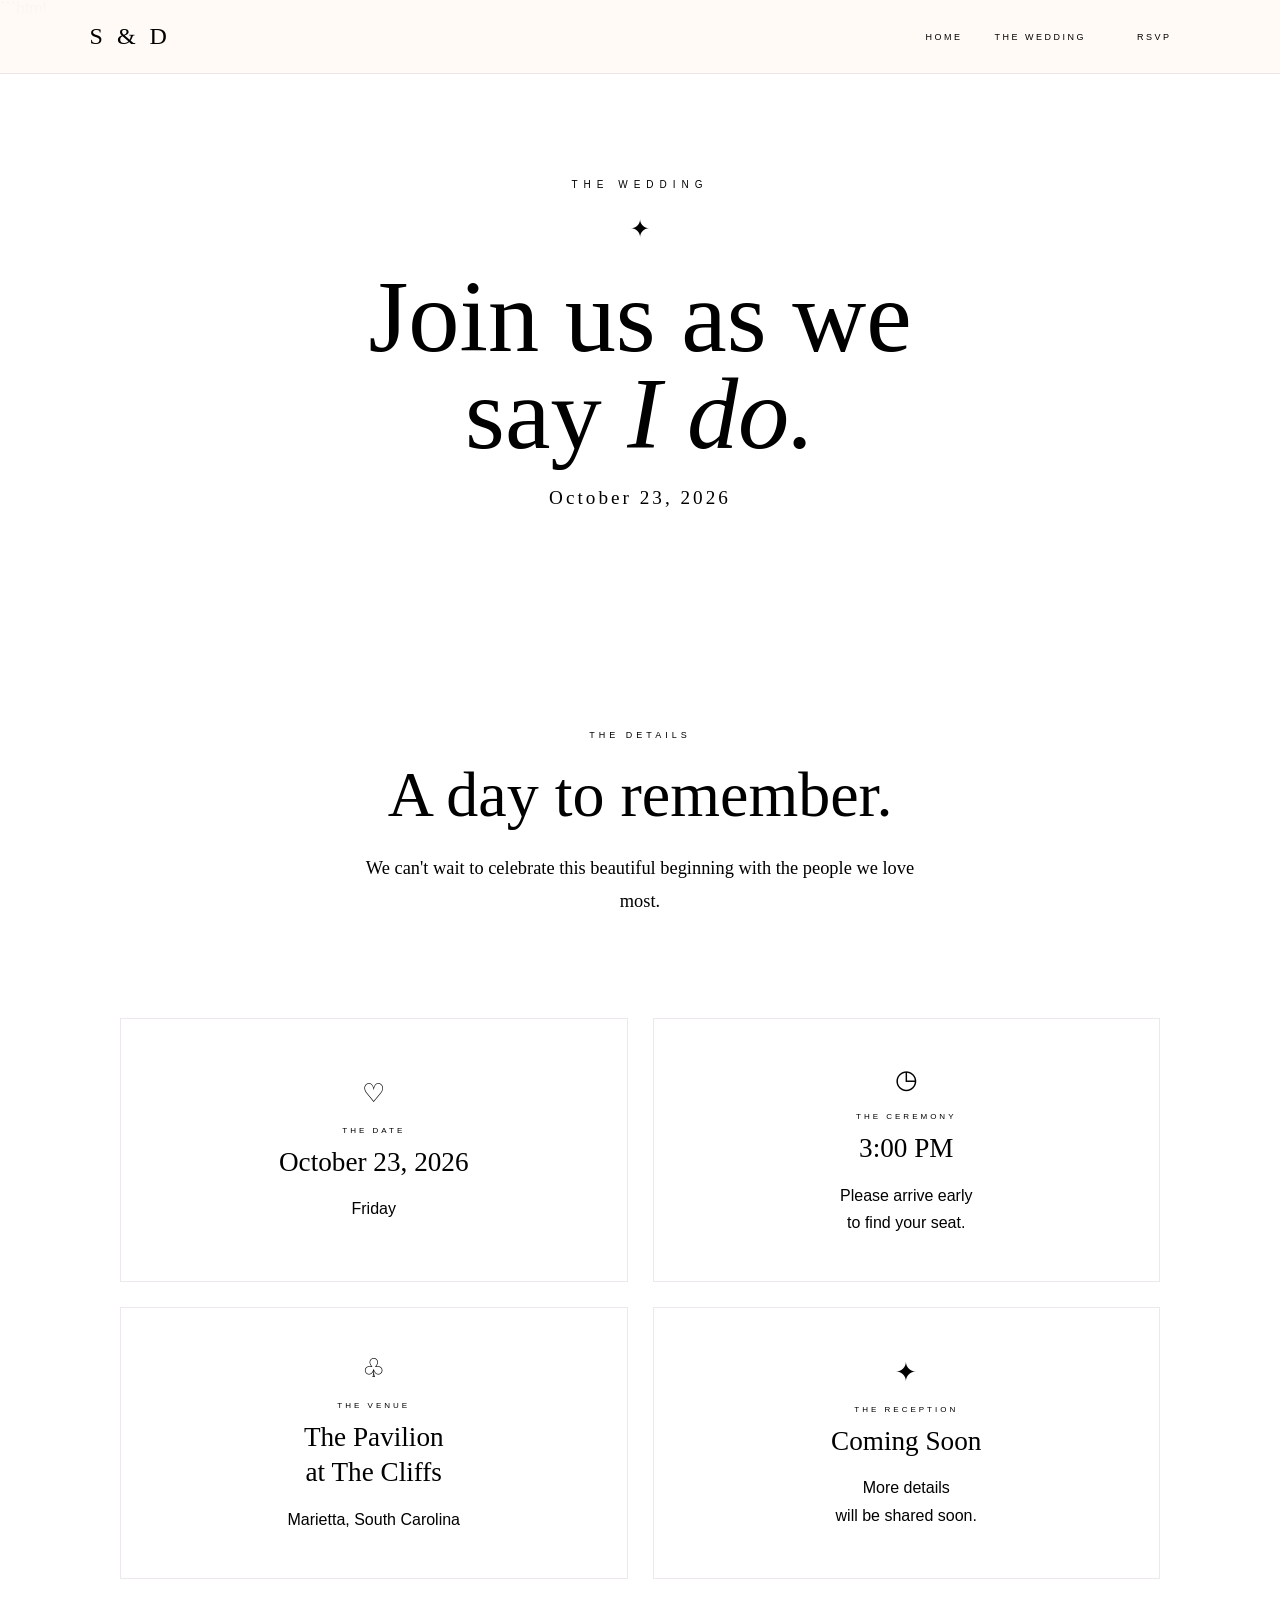
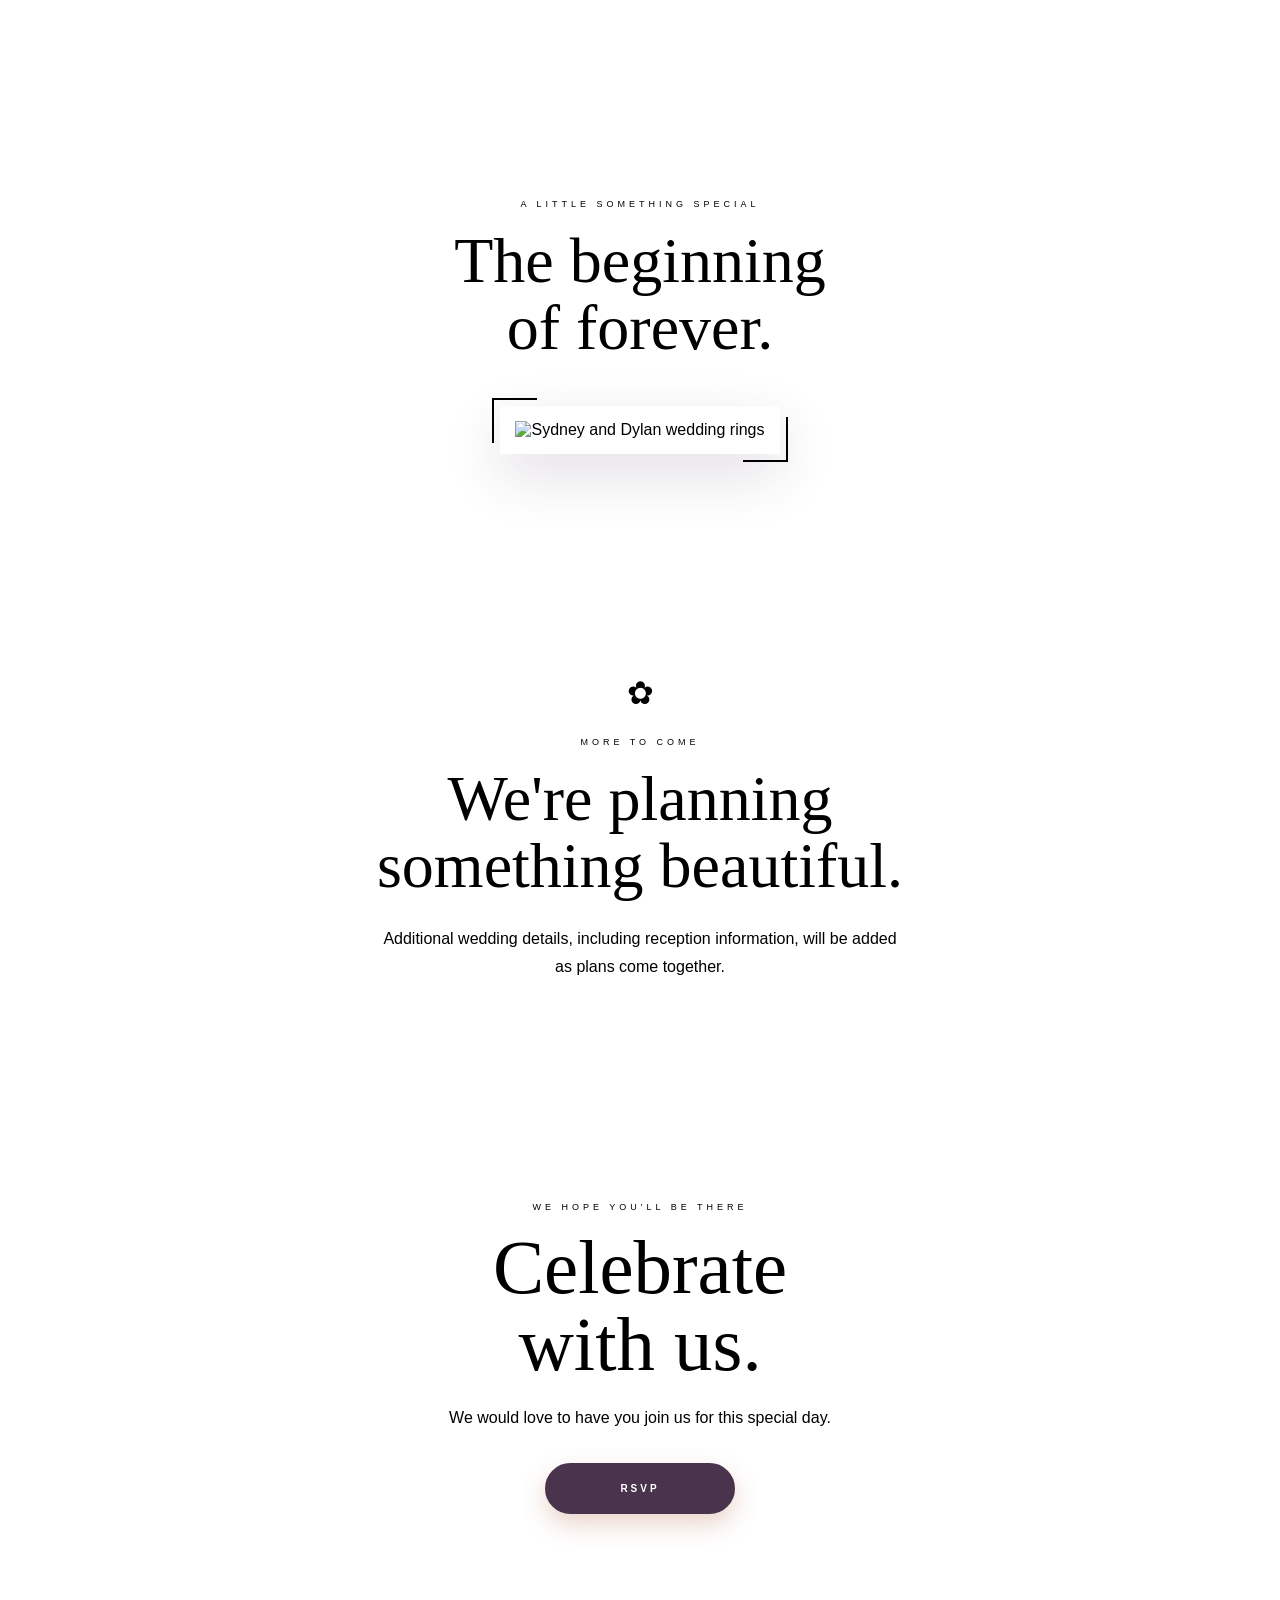
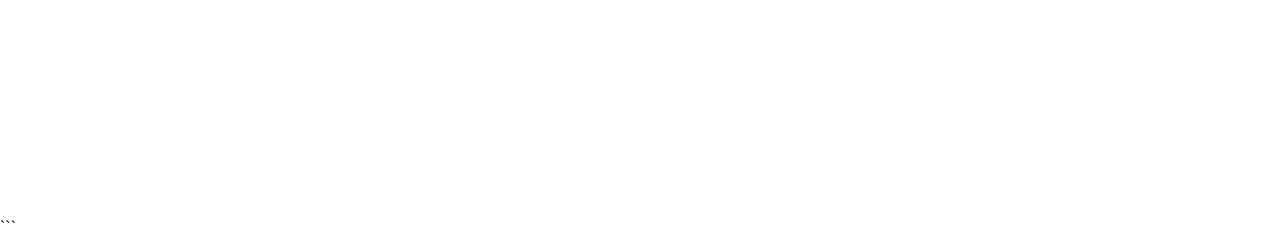
==== wedding.html @ a41cf91b "Add files via upload" ====
```html
<!DOCTYPE html>
<html lang="en">

<head>

    <meta charset="UTF-8">

    <meta name="viewport"
          content="width=device-width, initial-scale=1.0">

    <title>The Wedding | Sydney & Dylan</title>

    <link rel="stylesheet" href="style.css">

</head>


<body>


    <!-- =========================================
         NAVIGATION
    ========================================== -->

    <nav class="navbar">

        <a href="index.html" class="nav-logo">
            S & D
        </a>

        <div class="nav-links">

            <a href="index.html">
                Home
            </a>

            <a href="wedding.html" class="active">
                The Wedding
            </a>

            <a href="rsvp.html" class="nav-rsvp">
                RSVP
            </a>

        </div>

    </nav>


    <!-- =========================================
         PAGE HERO
    ========================================== -->

    <header class="page-hero">

        <div class="page-hero-decoration decoration-pink"></div>

        <div class="page-hero-decoration decoration-blue"></div>

        <div class="page-hero-content">

            <p class="eyebrow">
                The Wedding
            </p>

            <div class="page-ornament">
                ✦
            </div>

            <h1>
                Join us as we
                <br>
                say <em>I do.</em>
            </h1>

            <p>
                October 23, 2026
            </p>

        </div>

    </header>


    <!-- =========================================
         INTRO
    ========================================== -->

    <section class="wedding-intro">

        <p class="section-label">
            The Details
        </p>

        <h2>
            A day to remember.
        </h2>

        <p class="wedding-intro-text">
            We can't wait to celebrate this beautiful
            beginning with the people we love most.
        </p>

    </section>


    <!-- =========================================
         MAIN DETAILS
    ========================================== -->

    <section class="wedding-details">

        <div class="wedding-detail-card">

            <span class="detail-icon">
                ♡
            </span>

            <p class="card-label">
                The Date
            </p>

            <h3>
                October 23, 2026
            </h3>

            <p>
                Friday
            </p>

        </div>


        <div class="wedding-detail-card">

            <span class="detail-icon">
                ◷
            </span>

            <p class="card-label">
                The Ceremony
            </p>

            <h3>
                3:00 PM
            </h3>

            <p>
                Please arrive early
                <br>
                to find your seat.
            </p>

        </div>


        <div class="wedding-detail-card">

            <span class="detail-icon">
                ♧
            </span>

            <p class="card-label">
                The Venue
            </p>

            <h3>
                The Pavilion
                <br>
                at The Cliffs
            </h3>

            <p>
                Marietta, South Carolina
            </p>

        </div>


        <div class="wedding-detail-card">

            <span class="detail-icon">
                ✦
            </span>

            <p class="card-label">
                The Reception
            </p>

            <h3>
                Coming Soon
            </h3>

            <p>
                More details
                <br>
                will be shared soon.
            </p>

        </div>

    </section>


    <!-- =========================================
         RING PHOTO
    ========================================== -->

    <section class="wedding-photo">

        <div class="wedding-photo-heading">

            <p class="section-label">
                A little something special
            </p>

            <h2>
                The beginning
                <br>
                of forever.
            </h2>

        </div>


        <div class="ring-photo-frame">

            <div class="photo-corner top-left"></div>
            <div class="photo-corner bottom-right"></div>

            <img
                src="ring.jpg"
                alt="Sydney and Dylan wedding rings"
            >

        </div>

    </section>


    <!-- =========================================
         MORE INFORMATION
    ========================================== -->

    <section class="coming-soon">

        <div class="coming-soon-inner">

            <span class="coming-icon">
                ✿
            </span>

            <p class="section-label">
                More to come
            </p>

            <h2>
                We're planning
                <br>
                something beautiful.
            </h2>

            <p>
                Additional wedding details,
                including reception information,
                will be added as plans come together.
            </p>

        </div>

    </section>


    <!-- =========================================
         RSVP CTA
    ========================================== -->

    <section class="page-rsvp">

        <p class="section-label">
            We hope you'll be there
        </p>

        <h2>
            Celebrate
            <br>
            with us.
        </h2>

        <p>
            We would love to have you join us
            for this special day.
        </p>

        <a href="rsvp.html" class="primary-button">
            RSVP
        </a>

    </section>


    <!-- =========================================
         FOOTER
    ========================================== -->

    <footer>

        <div class="footer-monogram">
            S <span>&</span> D
        </div>

        <p>
            October 23, 2026
        </p>

        <span>
            With love, always ♡
        </span>

    </footer>


</body>

</html>
```
---- style.css ----
```css
/* =========================================
   SYDNEY & DYLAN
   WEDDING WEBSITE
========================================= */


/* =========================================
   COLORS
========================================= */

:root {
    /* Neutrals */
    --cream: #F7F0E7;
    --ivory: #FFFCF8;

    /* Sunset Purple */
    --purple: #72506F;
    --deep-purple: #49334D;

    /* Burnt Orange */
    --orange: #B96F50;
    --soft-orange: #D49A7C;

    /* Dusty Blue */
    --blue: #91AAB3;
    --soft-blue: #DDE8EA;

    /* Baby Pink */
    --pink: #E8C5C7;
    --soft-pink: #F6E5E3;

    /* Champagne Gold */
    --gold: #C8A66A;

    /* Text */
    --text: #51464D;
    --muted: #786D73;
}

/* =========================================
   RESET
========================================= */

* {
    margin: 0;
    padding: 0;
    box-sizing: border-box;
}

html {
    scroll-behavior: smooth;
}

body {
    background: var(--cream);
    color: var(--text);
    font-family: Arial, sans-serif;
    overflow-x: hidden;
}

img {
    display: block;
    max-width: 100%;
}

a {
    color: inherit;
}


/* =========================================
   NAVIGATION
========================================= */

.navbar {
    position: fixed;
    top: 0;
    left: 0;

    width: 100%;
    height: 74px;

    display: flex;
    align-items: center;
    justify-content: space-between;

    padding: 0 7%;

    background: rgba(255, 250, 245, 0.96);

    border-bottom: 1px solid rgba(104, 70, 111, 0.12);

    backdrop-filter: blur(15px);
    -webkit-backdrop-filter: blur(15px);

    z-index: 1000;
}

.nav-logo {
    font-family: Georgia, serif;
    font-size: 24px;
    letter-spacing: 4px;

    text-decoration: none;
    color: var(--purple);

    transition: color 0.3s ease;
}

.nav-logo:hover {
    color: var(--orange);
}

.nav-links {
    display: flex;
    align-items: center;
    gap: 32px;
}

.nav-links a {
    position: relative;

    padding: 8px 0;

    text-decoration: none;

    color: var(--text);

    font-size: 9px;
    text-transform: uppercase;
    letter-spacing: 2.5px;

    transition: color 0.3s ease;
}

.nav-links a:hover {
    color: var(--orange);
}

.nav-links a:not(.nav-rsvp)::after {
    content: "";

    position: absolute;

    left: 50%;
    bottom: 0;

    width: 0;
    height: 1px;

    background: var(--orange);

    transform: translateX(-50%);

    transition: width 0.3s ease;
}

.nav-links a:not(.nav-rsvp):hover::after,
.nav-links a:not(.nav-rsvp).active::after {
    width: 100%;
}

.nav-rsvp {
    padding: 10px 19px !important;

    border: 1px solid var(--purple);
    border-radius: 50px;

    color: var(--purple) !important;
}

.nav-rsvp:hover,
.nav-rsvp.active {
    background: var(--purple);
    color: white !important;
}


/* =========================================
   SHARED TEXT
========================================= */

.section-label {
    margin-bottom: 18px;

    color: var(--orange);

    font-size: 9px;
    text-transform: uppercase;
    letter-spacing: 4px;
}

.section-label.light {
    color: var(--pink);
}


/* =========================================
   HOME HERO
========================================= */

.hero {
    position: relative;

    min-height: 100vh;

    display: flex;
    align-items: center;
    justify-content: center;

    padding: 110px 25px 80px;

    text-align: center;

    overflow: hidden;

    background:
        radial-gradient(
            circle at 12% 20%,
            rgba(232, 191, 193, 0.65),
            transparent 25%
        ),
        radial-gradient(
            circle at 88% 75%,
            rgba(141, 167, 178, 0.50),
            transparent 27%
        ),
        radial-gradient(
            circle at 50% 100%,
            rgba(185, 104, 69, 0.20),
            transparent 32%
        ),
        linear-gradient(
			135deg,
			#FBF3EA,
			#F3E7E5,
			#E9E4E8
		);
}

.hero::before {
    content: "";

    position: absolute;

    width: 650px;
    height: 650px;

    border: 1px solid rgba(104, 70, 111, 0.13);
    border-radius: 50%;
}

.hero::after {
    content: "";

    position: absolute;

    width: 480px;
    height: 480px;

    border: 1px solid rgba(185, 104, 69, 0.12);
    border-radius: 50%;
}

.hero-decoration {
    position: absolute;

    border-radius: 50%;

    pointer-events: none;
}

.hero-decoration-one {
    width: 16px;
    height: 16px;

    top: 27%;
    left: 18%;

    background: var(--orange);
    opacity: 0.4;
}

.hero-decoration-two {
    width: 11px;
    height: 11px;

    bottom: 25%;
    right: 19%;

    background: var(--purple);
    opacity: 0.4;
}

.hero-content {
    position: relative;
    z-index: 2;

    max-width: 900px;
}

.eyebrow {
    margin-bottom: 22px;

    color: var(--orange);

    font-size: 10px;
    text-transform: uppercase;
    letter-spacing: 6px;
}

.small-flower {
    margin-bottom: 18px;

    color: var(--gold);
    font-size: 18px;
}

.hero h1 {
    font-family: Georgia, serif;

    font-size: clamp(70px, 12vw, 145px);
    font-weight: normal;

    line-height: 0.82;
    letter-spacing: -3px;

    color: var(--deep-purple);
}

.hero h1 span {
    display: block;

    margin: 18px 0;

    font-size: 0.32em;
    letter-spacing: 0;

    color: var(--orange);
}

.hero-divider {
    display: flex;
    align-items: center;
    justify-content: center;

    gap: 13px;

    margin: 30px auto;

    color: var(--gold);
}

.hero-divider span {
    width: 55px;
    height: 1px;

    background: var(--gold);
}

.hero-date {
    font-family: Georgia, serif;

    font-size: 23px;
    letter-spacing: 3px;

    color: var(--deep-purple);
}

.hero-location {
    margin-top: 12px;

    font-size: 14px;
    line-height: 1.8;

    color: var(--muted);
}

.hero-button {
    display: inline-block;

    margin-top: 32px;
    padding: 16px 34px;

    border: 1px solid var(--purple);
    border-radius: 50px;

    color: var(--purple);

    text-decoration: none;
    text-transform: uppercase;

    font-size: 9px;
    letter-spacing: 3px;

    transition: 0.3s ease;
}

.hero-button:hover {
    background: var(--purple);
    color: white;

    transform: translateY(-3px);
}

.scroll-note {
    position: absolute;

    bottom: 28px;
    left: 50%;

    transform: translateX(-50%);

    color: var(--purple);

    font-size: 8px;
    text-transform: uppercase;
    letter-spacing: 3px;

    z-index: 3;
}

.scroll-line {
    width: 1px;
    height: 35px;

    margin: 9px auto 0;

    background: var(--purple);

    opacity: 0.5;
}


/* =========================================
   WELCOME
========================================= */

.welcome {
    position: relative;

    padding: 125px 25px;

    text-align: center;

    background: var(--ivory);

    overflow: hidden;
}

.welcome::before {
    content: "";

    position: absolute;

    width: 220px;
    height: 220px;

    left: -110px;
    top: 70px;

    border-radius: 50%;

    background: var(--soft-pink);
    opacity: 0.55;
}

.welcome::after {
    content: "";

    position: absolute;

    width: 180px;
    height: 180px;

    right: -90px;
    bottom: 50px;

    border-radius: 50%;

    background: var(--soft-blue);
    opacity: 0.55;
}

.ornament {
    margin-bottom: 15px;

    color: var(--gold);
    font-size: 25px;
}

.welcome h2 {
    font-family: Georgia, serif;

    font-size: clamp(48px, 7vw, 78px);
    font-weight: normal;

    line-height: 1;

    color: var(--deep-purple);
}

.welcome-text {
    max-width: 560px;

    margin: 28px auto 0;

    font-family: Georgia, serif;

    font-size: 18px;
    line-height: 1.8;

    color: var(--muted);
}

.color-dots {
    display: flex;
    justify-content: center;

    gap: 9px;

    margin-top: 35px;
}

.dot {
    display: block;

    width: 10px;
    height: 10px;

    border-radius: 50%;
}

.dot.purple {
    background: var(--purple);
}

.dot.orange {
    background: var(--orange);
}

.dot.blue {
    background: var(--blue);
}

.dot.pink {
    background: var(--pink);
}


/* =========================================
   HOME PHOTO
========================================= */

.home-photo {
    padding: 75px 7%;

    background: var(--ivory);
}

.home-photo-frame {
    position: relative;

    max-width: 1200px;

    margin: 0 auto;

    overflow: hidden;

    background: #ded5d4;

    box-shadow:
        0 25px 70px rgba(66, 44, 75, 0.12);
}

.home-photo-frame img {
    width: 100%;
    height: 600px;

    object-fit: cover;
}

.photo-caption {
    position: absolute;

    left: 0;
    bottom: 0;

    width: 100%;

    display: flex;
    justify-content: center;

    gap: 18px;

    padding: 15px;

    background: rgba(66, 44, 75, 0.82);

    color: white;

    font-size: 8px;
    text-transform: uppercase;
    letter-spacing: 2px;
}


/* =========================================
   COUNTDOWN
========================================= */

.countdown-section {
    position: relative;

    padding: 120px 25px;

    text-align: center;

    background:
        linear-gradient(
            135deg,
            var(--purple),
            var(--deep-purple)
        );

    color: white;

    overflow: hidden;
}

.countdown-section::before {
    content: "";

    position: absolute;

    width: 500px;
    height: 500px;

    left: -250px;
    top: -250px;

    border: 1px solid rgba(255,255,255,0.08);
    border-radius: 50%;
}

.countdown-section::after {
    content: "";

    position: absolute;

    width: 400px;
    height: 400px;

    right: -200px;
    bottom: -220px;

    border: 1px solid rgba(255,255,255,0.08);
    border-radius: 50%;
}

.countdown-inner {
    position: relative;
    z-index: 2;
}

.countdown-section h2 {
    font-family: Georgia, serif;

    font-size: clamp(45px, 7vw, 75px);
    font-weight: normal;

    line-height: 1;

    color: white;
}

.countdown-section h2 em {
    color: var(--pink);
}

.countdown {
    display: flex;
    justify-content: center;

    gap: 18px;

    margin-top: 55px;
}

.count-box {
    width: 125px;

    padding: 22px 15px;

    border: 1px solid rgba(255,255,255,0.18);

    background: rgba(255,255,255,0.08);

    transition: 0.3s ease;
}

.count-box:hover {
    transform: translateY(-5px);

    background: rgba(255,255,255,0.14);
}

.countdown span {
    display: block;

    font-family: Georgia, serif;

    font-size: 48px;

    color: white;
}

.countdown small {
    display: block;

    margin-top: 7px;

    color: var(--pink);

    font-size: 8px;
    text-transform: uppercase;
    letter-spacing: 2px;
}


/* =========================================
   HOME WEDDING DETAILS
========================================= */

.home-details {
    padding: 130px 7%;

    text-align: center;

    background: var(--cream);
}

.section-heading {
    margin-bottom: 60px;
}

.home-details h2 {
    font-family: Georgia, serif;

    font-size: clamp(48px, 7vw, 75px);
    font-weight: normal;

    line-height: 1;

    color: var(--deep-purple);
}

.preview-grid {
    max-width: 1100px;

    margin: 0 auto;

    display: grid;

    grid-template-columns: repeat(3, 1fr);

    gap: 22px;
}

.preview-card {
    padding: 45px 25px;

    background: var(--ivory);

    border: 1px solid rgba(104,70,111,0.12);

    box-shadow:
        0 12px 35px rgba(66,44,75,0.05);

    transition: 0.3s ease;
}

.preview-card:hover {
    transform: translateY(-6px);

    box-shadow:
        0 20px 45px rgba(66,44,75,0.10);
}

.preview-card:nth-child(1) {
    border-top: 4px solid var(--pink);
}

.preview-card:nth-child(2) {
    border-top: 4px solid var(--orange);
}

.preview-card:nth-child(3) {
    border-top: 4px solid var(--blue);
}

.card-icon {
    margin-bottom: 20px;

    color: var(--gold);

    font-size: 22px;
}

.card-label {
    color: var(--orange);

    font-size: 8px;
    text-transform: uppercase;
    letter-spacing: 3px;
}

.preview-card h3 {
    margin: 12px 0;

    font-family: Georgia, serif;

    font-size: 27px;
    font-weight: normal;

    color: var(--purple);
}

.preview-card p:not(.card-label) {
    font-family: Georgia, serif;

    font-size: 14px;
    line-height: 1.7;

    color: var(--muted);
}

.text-link {
    display: inline-flex;
    align-items: center;

    gap: 12px;

    margin-top: 45px;

    color: var(--purple);

    text-decoration: none;
    text-transform: uppercase;

    font-size: 9px;
    letter-spacing: 2px;
}

.text-link:hover {
    color: var(--orange);
}

.text-link span {
    font-size: 18px;

    transition: transform 0.3s ease;
}

.text-link:hover span {
    transform: translateX(5px);
}


/* =========================================
   HOME RSVP
========================================= */

.home-rsvp {
    padding: 135px 25px;

    text-align: center;

    background:
        radial-gradient(
            circle at 20% 80%,
            rgba(232,191,193,0.60),
            transparent 28%
        ),
        radial-gradient(
            circle at 80% 20%,
            rgba(141,167,178,0.50),
            transparent 28%
        ),
        var(--ivory);
}

.rsvp-decoration {
    margin-bottom: 15px;

    color: var(--orange);
    font-size: 25px;
}

.home-rsvp h2 {
    font-family: Georgia, serif;

    font-size: clamp(45px, 7vw, 75px);
    font-weight: normal;

    line-height: 1;

    color: var(--deep-purple);
}

.home-rsvp h2 em {
    color: var(--purple);
}

.home-rsvp > p:not(.section-label) {
    max-width: 500px;

    margin: 25px auto 30px;

    font-family: Georgia, serif;

    font-size: 17px;
    line-height: 1.7;

    color: var(--muted);
}


/* =========================================
   BUTTONS
========================================= */

.primary-button {
    display: inline-flex;
    align-items: center;
    justify-content: center;

    min-width: 190px;
    padding: 18px 45px;

    background: #49334D !important;
    border: 2px solid #49334D !important;
    border-radius: 50px;

    color: #FFFFFF !important;

    text-decoration: none !important;
    text-transform: uppercase;

    font-family: Arial, sans-serif;
    font-size: 10px;
    font-weight: bold;
    letter-spacing: 3px;

    box-shadow: 0 10px 25px rgba(185, 111, 80, 0.30);

    transition: 0.3s ease;
}

.primary-button:hover {
    background: #B96F50 !important;
    border-color: #B96F50 !important;
    color: #FFFFFF !important;

    transform: translateY(-3px);

    box-shadow: 0 15px 35px rgba(185, 111, 80, 0.35);
}

/* =========================================
   HASHTAG
========================================= */

.hashtag {
    padding: 105px 25px;

    text-align: center;

    background: var(--soft-pink);
}

.hashtag p {
    margin-bottom: 18px;

    color: var(--orange);

    font-size: 8px;
    text-transform: uppercase;
    letter-spacing: 4px;
}

.hashtag h2 {
    font-family: Georgia, serif;

    font-size: clamp(35px, 6vw, 62px);
    font-weight: normal;

    color: var(--purple);
}

.hashtag-line {
    display: flex;
    align-items: center;
    justify-content: center;

    gap: 12px;

    margin-top: 25px;

    color: var(--gold);
}

.hashtag-line span {
    width: 45px;
    height: 1px;

    background: var(--gold);
}


/* =========================================
   WEDDING PAGE HERO
========================================= */

.page-hero {
    position: relative;

    min-height: 68vh;

    display: flex;
    align-items: center;
    justify-content: center;

    padding: 120px 20px 80px;

    text-align: center;

    overflow: hidden;

    background:
        radial-gradient(
            circle at 15% 25%,
            rgba(232,191,193,0.60),
            transparent 30%
        ),
        radial-gradient(
            circle at 85% 70%,
            rgba(141,167,178,0.50),
            transparent 32%
        ),
        linear-gradient(
            135deg,
            var(--cream),
            var(--ivory)
        );
}

.page-hero-content {
    position: relative;
    z-index: 2;

    max-width: 800px;
}

.page-hero-content h1 {
    margin: 20px 0;

    font-family: Georgia, serif;

    font-size: clamp(3.5rem, 8vw, 6.5rem);
    font-weight: normal;

    line-height: 0.95;

    color: var(--deep-purple);
}

.page-hero-content h1 em {
    color: var(--orange);
}

.page-hero-content > p:last-child {
    margin-top: 25px;

    font-family: Georgia, serif;

    font-size: 1.2rem;

    letter-spacing: 3px;

    color: var(--purple);
}

.page-ornament {
    margin: 25px auto;

    color: var(--gold);

    font-size: 1.5rem;
}

.page-hero-decoration {
    position: absolute;

    border-radius: 50%;
}

.decoration-pink {
    width: 180px;
    height: 180px;

    left: -60px;
    top: 30%;

    background: var(--pink);

    opacity: 0.35;
}

.decoration-blue {
    width: 230px;
    height: 230px;

    right: -90px;
    bottom: 10%;

    background: var(--blue);

    opacity: 0.28;
}


/* =========================================
   WEDDING INTRO
========================================= */

.wedding-intro {
    padding: 100px 20px 50px;

    text-align: center;

    background: var(--ivory);
}

.wedding-intro h2 {
    margin: 15px 0 20px;

    font-family: Georgia, serif;

    font-size: clamp(2.5rem,5vw,4rem);
    font-weight: normal;

    color: var(--deep-purple);
}

.wedding-intro-text {
    max-width: 550px;

    margin: 0 auto;

    font-family: Georgia, serif;

    font-size: 1.15rem;
    line-height: 1.8;

    color: var(--muted);
}


/* =========================================
   WEDDING DETAILS
========================================= */

.wedding-details {
    max-width: 1100px;

    margin: 0 auto;

    padding: 50px 30px 110px;

    display: grid;

    grid-template-columns: repeat(2, 1fr);

    gap: 25px;

    background: var(--ivory);
}

.wedding-detail-card {
    min-height: 260px;

    padding: 45px 30px;

    display: flex;
    flex-direction: column;
    align-items: center;
    justify-content: center;

    text-align: center;

    background: var(--cream);

    border: 1px solid rgba(104,70,111,0.12);

    transition: 0.3s ease;
}

.wedding-detail-card:hover {
    transform: translateY(-6px);

    box-shadow:
        0 18px 40px rgba(66,44,75,0.10);
}

.detail-icon {
    margin-bottom: 18px;

    font-size: 1.6rem;

    color: var(--orange);
}

.wedding-detail-card h3 {
    margin: 10px 0;

    font-family: Georgia, serif;

    font-size: 1.7rem;
    font-weight: normal;

    line-height: 1.3;

    color: var(--deep-purple);
}

.wedding-detail-card p:last-child {
    margin-top: 5px;

    line-height: 1.7;

    color: var(--muted);
}


/* =========================================
   RING PHOTO
========================================= */

.wedding-photo {
    padding: 110px 20px;

    text-align: center;

    background: var(--soft-pink);
}

.wedding-photo-heading {
    margin-bottom: 45px;
}

.wedding-photo-heading h2 {
    margin-top: 15px;

    font-family: Georgia, serif;

    font-size: clamp(2.5rem,5vw,4rem);
    font-weight: normal;

    line-height: 1.05;

    color: var(--deep-purple);
}

.ring-photo-frame {
    position: relative;

    width: fit-content;

    max-width: 90%;

    margin: 0 auto;

    padding: 15px;

    background: var(--ivory);

    box-shadow:
        0 20px 55px rgba(66,44,75,0.16);
}

.ring-photo-frame img {
    width: auto;
    max-width: min(650px,80vw);
    max-height: 650px;

    height: auto;

    object-fit: contain;
}

.photo-corner {
    position: absolute;

    width: 45px;
    height: 45px;

    border-color: var(--gold);
    border-style: solid;
}

.top-left {
    top: -8px;
    left: -8px;

    border-width: 2px 0 0 2px;
}

.bottom-right {
    right: -8px;
    bottom: -8px;

    border-width: 0 2px 2px 0;
}


/* =========================================
   COMING SOON
========================================= */

.coming-soon {
    padding: 110px 20px;

    text-align: center;

    background: var(--ivory);
}

.coming-soon-inner {
    max-width: 650px;

    margin: 0 auto;
}

.coming-icon {
    display: block;

    margin-bottom: 25px;

    font-size: 2rem;

    color: var(--gold);
}

.coming-soon h2 {
    margin: 15px 0 25px;

    font-family: Georgia, serif;

    font-size: clamp(2.4rem,5vw,4rem);
    font-weight: normal;

    line-height: 1.05;

    color: var(--deep-purple);
}

.coming-soon p:last-child {
    max-width: 520px;

    margin: 0 auto;

    line-height: 1.8;

    color: var(--muted);
}


/* =========================================
   WEDDING RSVP
========================================= */

.page-rsvp {
    padding: 110px 20px;

    text-align: center;

    background:
        radial-gradient(
            circle at 20% 50%,
            rgba(232,191,193,0.40),
            transparent 30%
        ),
        radial-gradient(
            circle at 80% 40%,
            rgba(141,167,178,0.35),
            transparent 30%
        ),
        var(--cream);
}

.page-rsvp h2 {
    margin: 15px 0 20px;

    font-family: Georgia, serif;

    font-size: clamp(3rem,6vw,5rem);
    font-weight: normal;

    line-height: 1;

    color: var(--deep-purple);
}

.page-rsvp p:not(.section-label) {
    max-width: 480px;

    margin: 0 auto 30px;

    line-height: 1.8;

    color: var(--muted);
}


/* =========================================
   RSVP PAGE HERO
========================================= */

.rsvp-hero {
    position: relative;

    min-height: 65vh;

    display: flex;
    align-items: center;
    justify-content: center;

    padding: 120px 20px 80px;

    text-align: center;

    overflow: hidden;

    background:
        radial-gradient(
            circle at 15% 25%,
            rgba(232,191,193,0.65),
            transparent 30%
        ),
        radial-gradient(
            circle at 85% 70%,
            rgba(141,167,178,0.55),
            transparent 32%
        ),
        linear-gradient(
            135deg,
            var(--cream),
            var(--ivory)
        );
}

.rsvp-hero-content {
    position: relative;
    z-index: 2;
}

.rsvp-hero-content h1 {
    margin: 20px 0;

    font-family: Georgia, serif;

    font-size: clamp(4rem,9vw,7rem);
    font-weight: normal;

    line-height: 0.9;

    color: var(--deep-purple);
}

.rsvp-hero-content h1 em {
    color: var(--orange);
}

.rsvp-ornament {
    margin: 25px 0;

    font-size: 2rem;

    color: var(--gold);
}

.rsvp-date {
    margin-top: 25px;

    font-family: Georgia, serif;

    font-size: 1.15rem;

    letter-spacing: 3px;

    color: var(--purple);
}

.rsvp-hero-decoration {
    position: absolute;

    border-radius: 50%;
}

.rsvp-pink {
    width: 220px;
    height: 220px;

    left: -90px;
    top: 25%;

    background: var(--pink);

    opacity: 0.35;
}

.rsvp-blue {
    width: 260px;
    height: 260px;

    right: -100px;
    bottom: 5%;

    background: var(--blue);

    opacity: 0.30;
}


/* =========================================
   RSVP PAGE BODY
========================================= */

.rsvp-page {
    background: var(--ivory);
}

.rsvp-invitation {
    max-width: 900px;

    margin: 0 auto;

    padding: 110px 25px 120px;

    text-align: center;
}

.rsvp-invitation h2 {
    margin: 15px 0 25px;

    font-family: Georgia, serif;

    font-size: clamp(2.8rem,6vw,4.5rem);
    font-weight: normal;

    color: var(--deep-purple);
}

.rsvp-message {
    max-width: 600px;

    margin: 0 auto;

    font-family: Georgia, serif;

    font-size: 1.15rem;
    line-height: 1.9;

    color: var(--muted);
}


/* =========================================
   RSVP SNAPSHOT
========================================= */

.rsvp-snapshot {
    max-width: 760px;

    margin: 70px auto;

    padding: 35px 25px;

    display: grid;

    grid-template-columns: 1fr auto 1fr;

    align-items: center;

    gap: 30px;

    background: var(--cream);

    border-top: 1px solid rgba(104,70,111,0.12);
    border-bottom: 1px solid rgba(104,70,111,0.12);
}

.snapshot-item {
    display: flex;
    flex-direction: column;

    gap: 8px;
}

.snapshot-item span {
    color: var(--orange);

    font-size: 0.75rem;

    text-transform: uppercase;
    letter-spacing: 2px;
}

.snapshot-item strong {
    font-family: Georgia, serif;

    font-size: 1.15rem;
    font-weight: normal;

    color: var(--deep-purple);
}

.snapshot-item small {
    color: var(--muted);
}

.snapshot-divider {
    color: var(--gold);

    font-size: 1.4rem;
}


/* =========================================
   RSVP CARD
========================================= */

.rsvp-card {
    max-width: 650px;

    margin: 0 auto;

    padding: 65px 35px;

    text-align: center;

    background:
        linear-gradient(
            145deg,
            var(--ivory),
            var(--soft-pink)
        );

    border: 1px solid rgba(104,70,111,0.14);

    box-shadow:
        0 25px 60px rgba(66,44,75,0.12);
}

.rsvp-card-flower {
    margin-bottom: 20px;

    color: var(--gold);

    font-size: 2rem;
}

.rsvp-card-label {
    margin-bottom: 12px;

    color: var(--orange);

    font-size: 0.75rem;

    text-transform: uppercase;
    letter-spacing: 3px;
}

.rsvp-card h3 {
    margin-bottom: 20px;

    font-family: Georgia, serif;

    font-size: clamp(2rem,5vw,3rem);
    font-weight: normal;

    line-height: 1.15;

    color: var(--deep-purple);
}

.rsvp-card p:not(.rsvp-card-label) {
    margin-bottom: 30px;

    color: var(--muted);
}

.rsvp-button {
    margin-top: 5px;
}

.rsvp-note {
    display: block;

    margin-top: 18px;

    color: var(--muted);

    font-size: 0.75rem;
}


/* =========================================
   RSVP HASHTAG
========================================= */

.rsvp-hashtag {
    margin-top: 85px;

    display: flex;
    flex-direction: column;

    gap: 8px;
}

.rsvp-hashtag span {
    color: var(--muted);

    font-size: 0.75rem;

    text-transform: uppercase;
    letter-spacing: 3px;
}

.rsvp-hashtag strong {
    font-family: Georgia, serif;

    font-size: 1.5rem;
    font-weight: normal;

    color: var(--purple);
}


/* =========================================
   FOOTER
========================================= */

footer {
    padding: 55px 25px;

    text-align: center;

    background: var(--deep-purple);

    color: white;
}

.footer-monogram {
    margin-bottom: 14px;

    font-family: Georgia, serif;

    font-size: 32px;

    letter-spacing: 5px;
}

.footer-monogram span {
    color: var(--pink);

    font-size: 18px;
}

footer p {
    margin-bottom: 12px;

    color: var(--pink);

    font-size: 11px;

    letter-spacing: 2px;
}

footer > span {
    color: rgba(255,255,255,0.55);

    font-size: 9px;

    letter-spacing: 2px;
}


/* =========================================
   TABLET
========================================= */

@media (max-width: 850px) {

    .navbar {
        padding: 0 4%;
    }

    .nav-links {
        gap: 18px;
    }

    .preview-grid {
        grid-template-columns: 1fr;

        max-width: 500px;
    }

    .home-photo {
        padding: 60px 5%;
    }

    .home-photo-frame img {
        height: 500px;
    }

    .countdown {
        gap: 10px;
    }

    .count-box {
        width: 105px;
    }
}


/* =========================================
   MOBILE
========================================= */

@media (max-width: 600px) {

    .navbar {
        height: 64px;

        padding: 0 10px;

        justify-content: center;
    }

    .nav-logo {
        display: none;
    }

    .nav-links {
        width: 100%;

        justify-content: center;

        gap: 13px;
    }

    .nav-links a {
        font-size: 7px;

        letter-spacing: 1px;
    }

    .nav-rsvp {
        padding: 8px 11px !important;
    }


    /* Home */

    .hero {
        min-height: 100vh;

        padding: 90px 18px 70px;
    }

    .hero::before {
        width: 430px;
        height: 430px;
    }

    .hero::after {
        width: 320px;
        height: 320px;
    }

    .hero h1 {
        font-size: clamp(58px,19vw,90px);

        letter-spacing: -2px;
    }

    .hero-date {
        font-size: 18px;

        letter-spacing: 2px;
    }

    .hero-location {
        font-size: 13px;
    }

    .hero-button {
        padding: 14px 27px;
    }


    .welcome {
        padding: 100px 22px;
    }

    .welcome h2 {
        font-size: clamp(45px,14vw,65px);
    }

    .welcome-text {
        font-size: 16px;
    }


    .home-photo {
        padding: 40px 18px;
    }

    .home-photo-frame img {
        height: 400px;
    }

    .photo-caption {
        gap: 8px;

        padding: 12px 5px;

        font-size: 6px;
        letter-spacing: 1.3px;
    }


    .countdown-section {
        padding: 95px 12px;
    }

    .countdown-section h2 {
        font-size: 46px;
    }

    .countdown {
        display: grid;

        grid-template-columns: repeat(2, 1fr);

        max-width: 300px;

        margin: 40px auto 0;
    }

    .count-box {
        width: auto;

        padding: 20px 8px;
    }

    .countdown span {
        font-size: 30px;
    }


    .home-details {
        padding: 100px 20px;
    }

    .home-details h2 {
        font-size: 48px;
    }

    .preview-grid {
        gap: 15px;
    }

    .preview-card {
        padding: 38px 20px;
    }


    .home-rsvp {
        padding: 105px 22px;
    }

    .home-rsvp h2 {
        font-size: 47px;
    }

    .home-rsvp > p:not(.section-label) {
        font-size: 15px;
    }

    .primary-button {
        padding: 16px 43px;
    }


    .hashtag {
        padding: 85px 20px;
    }


    /* Wedding page */

    .page-hero {
        min-height: 60vh;

        padding: 100px 20px 70px;
    }

    .page-hero-content h1 {
        font-size: 3.4rem;
    }

    .wedding-intro {
        padding: 80px 20px 40px;
    }

    .wedding-details {
        grid-template-columns: 1fr;

        padding: 35px 20px 80px;
    }

    .wedding-detail-card {
        min-height: 230px;
    }

    .wedding-photo {
        padding: 80px 15px;
    }

    .ring-photo-frame {
        max-width: 92%;

        padding: 10px;
    }

    .ring-photo-frame img {
        max-width: 100%;

        max-height: 500px;
    }

    .coming-soon,
    .page-rsvp {
        padding: 80px 20px;
    }


    /* RSVP page */

    .rsvp-hero {
        min-height: 58vh;

        padding: 100px 20px 70px;
    }

    .rsvp-hero-content h1 {
        font-size: 4rem;
    }

    .rsvp-invitation {
        padding: 80px 20px 90px;
    }

    .rsvp-invitation h2 {
        font-size: 2.8rem;
    }

    .rsvp-snapshot {
        grid-template-columns: 1fr;

        gap: 20px;

        margin: 50px auto;

        padding: 30px 20px;
    }

    .snapshot-divider {
        display: none;
    }

    .rsvp-card {
        padding: 50px 25px;
    }

    .rsvp-card h3 {
        font-size: 2rem;
    }

    .rsvp-hashtag {
        margin-top: 65px;
    }


    footer {
        padding: 48px 20px;
    }
}


/* =========================================
   SMALL PHONES
========================================= */

@media (max-width: 420px) {

    .nav-links {
        gap: 9px;
    }

    .nav-links a {
        font-size: 6.5px;
    }

    .hero h1 {
        font-size: 3.4rem;
    }

    .countdown {
        max-width: 280px;
    }

    .countdown span {
        font-size: 27px;
    }

    .rsvp-hero-content h1 {
        font-size: 3.5rem;
    }
}


/* =========================================
   ACCESSIBILITY
========================================= */

a:focus-visible {
    outline: 2px solid var(--orange);
    outline-offset: 5px;
}


/* =========================================
   REDUCED MOTION
========================================= */

@media (prefers-reduced-motion: reduce) {

    html {
        scroll-behavior: auto;
    }

    *,
    *::before,
    *::after {
        animation: none !important;
        transition: none !important;
    }
}
```
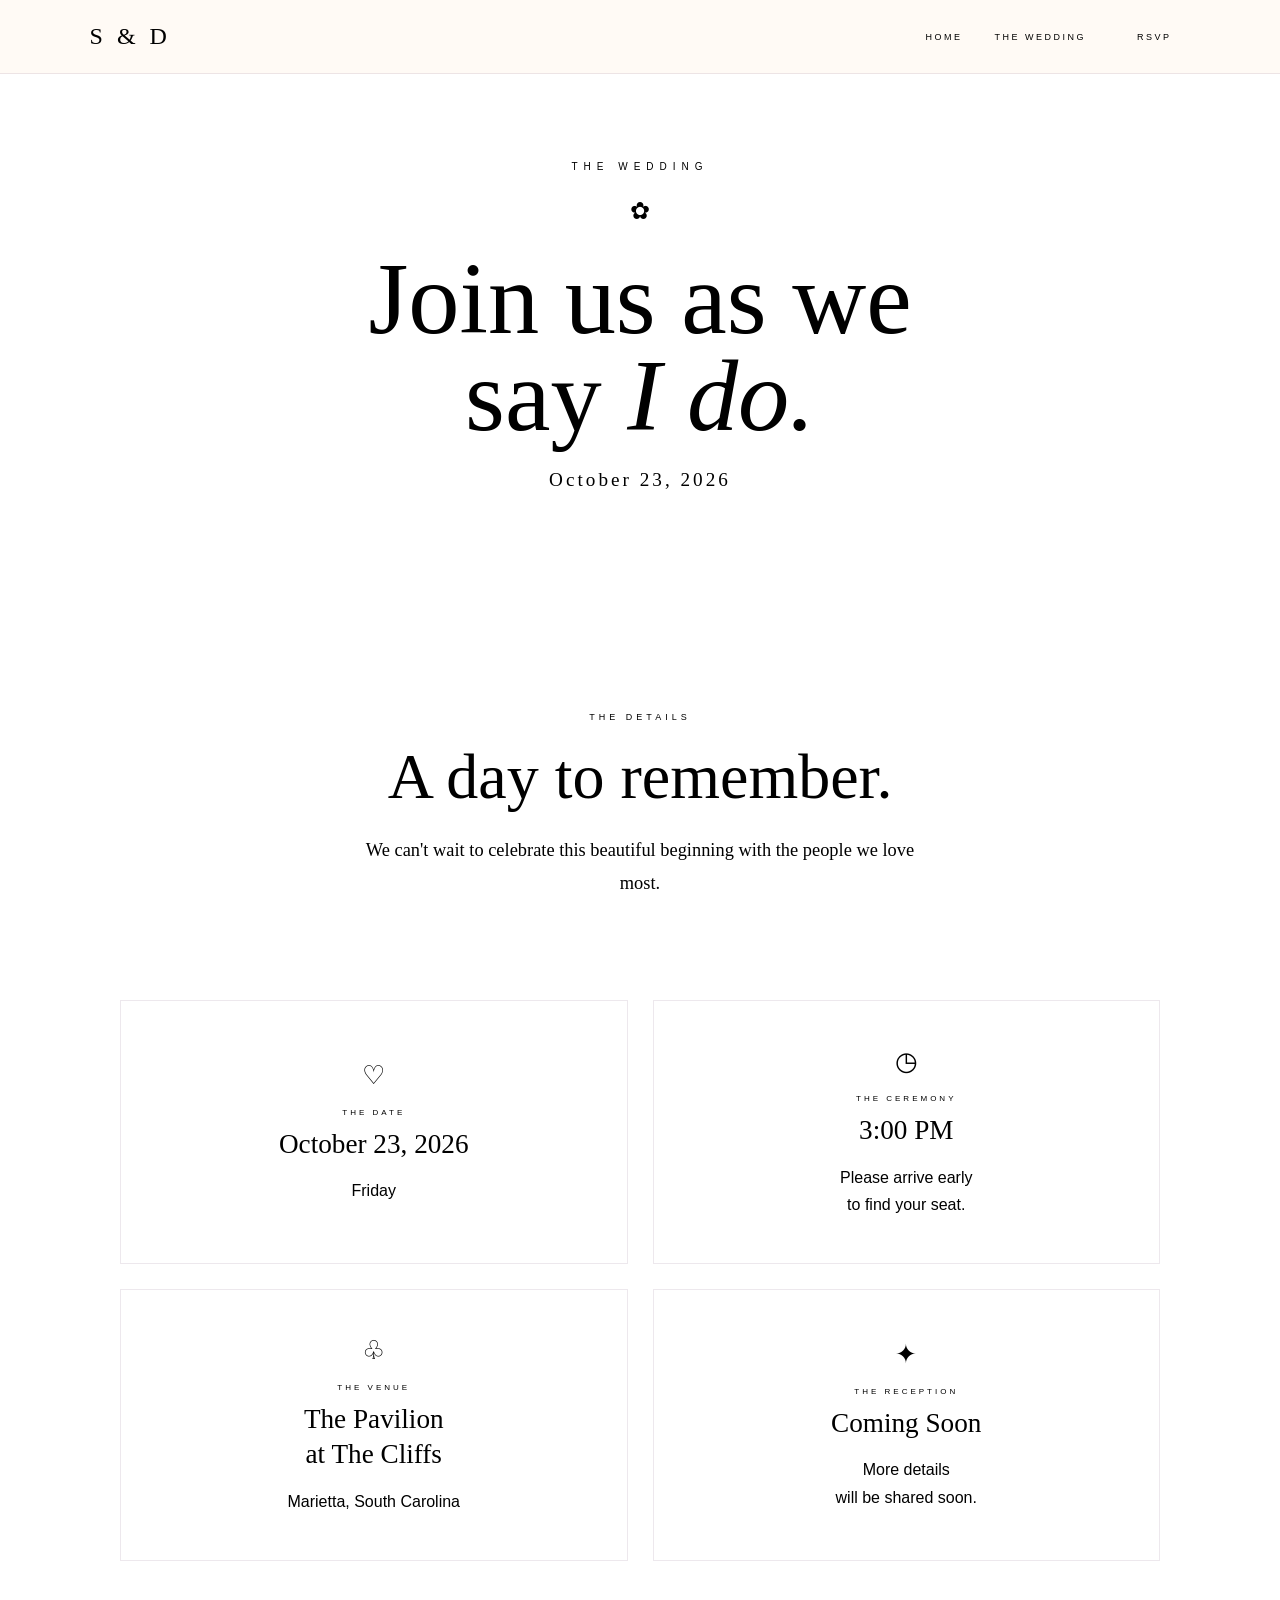
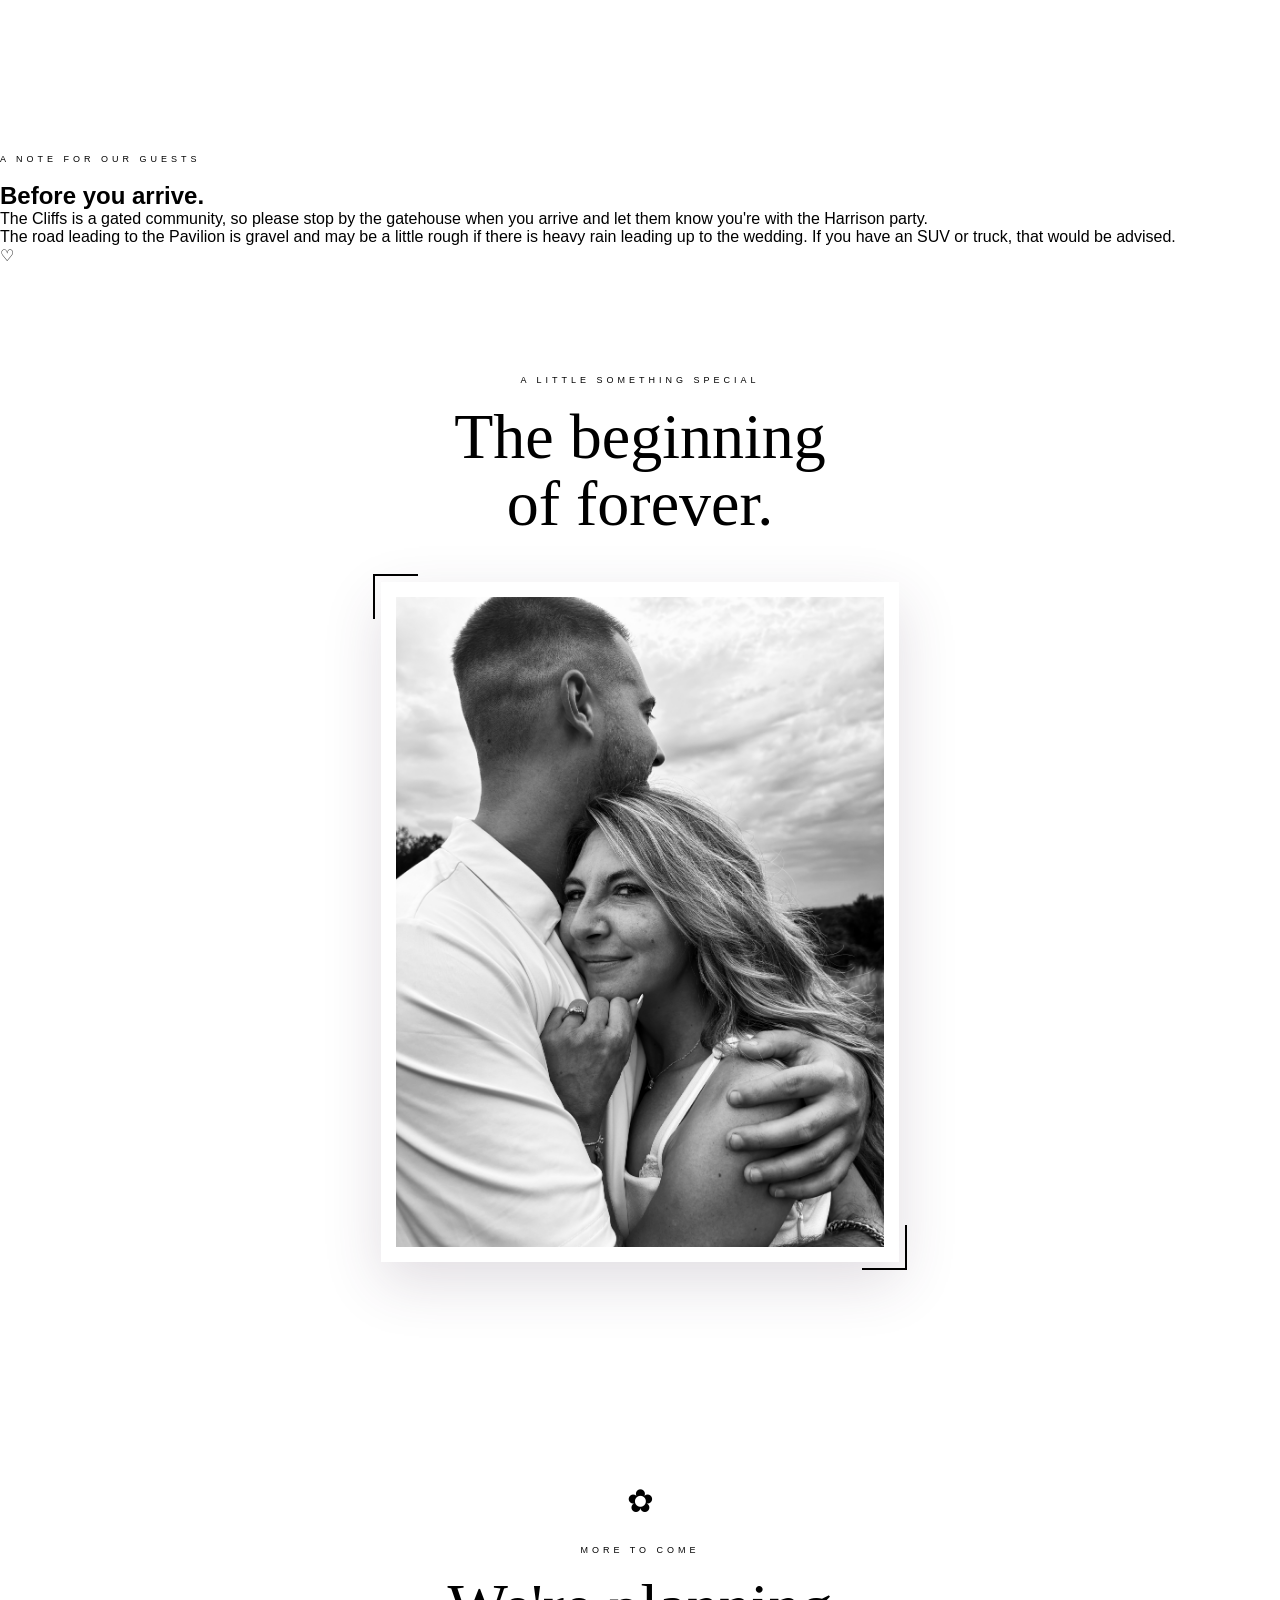
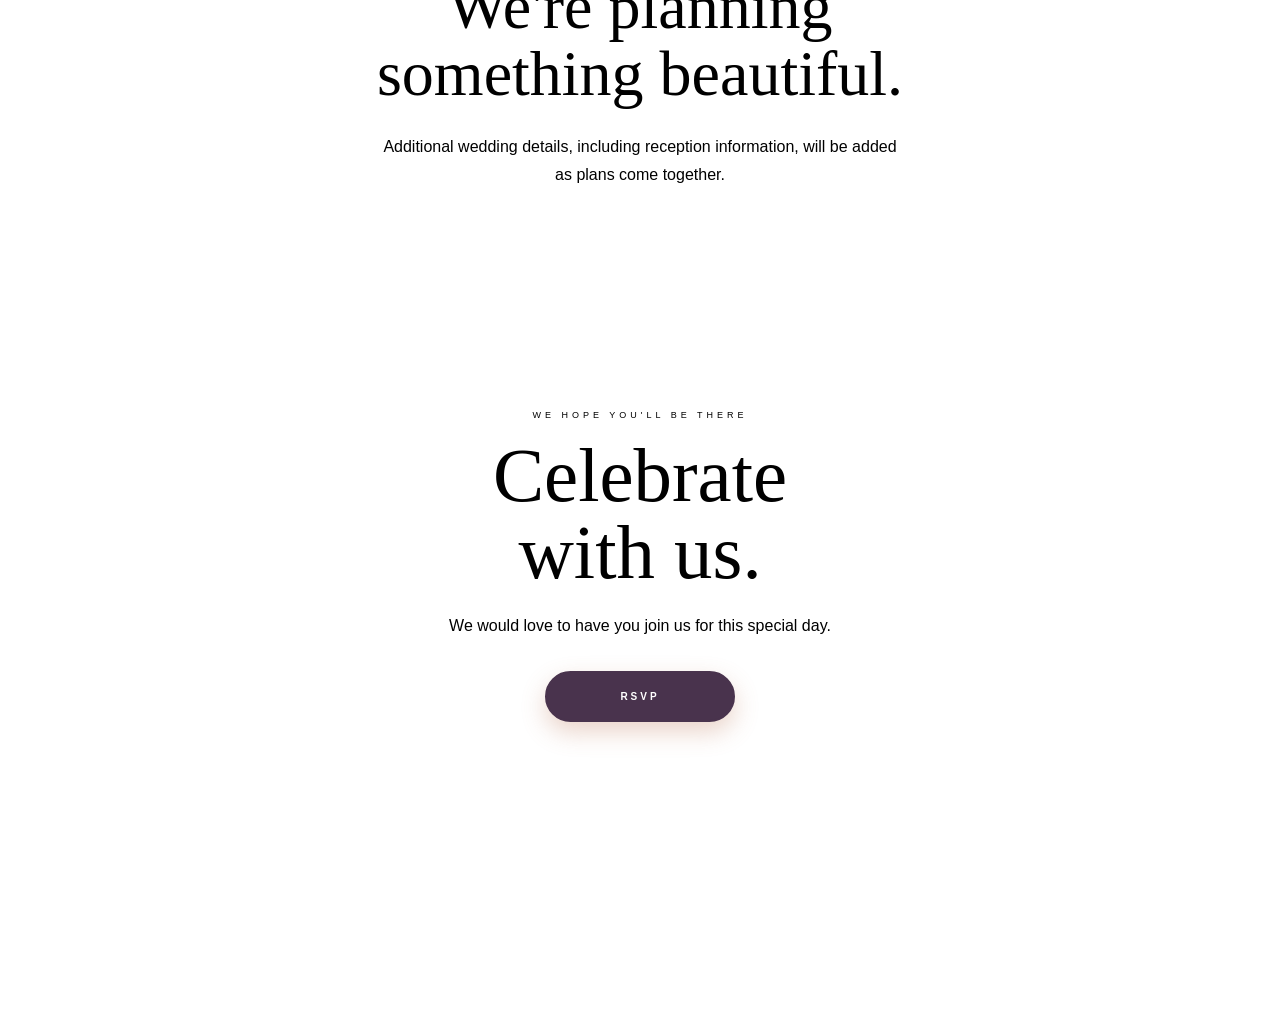
==== commit 21c4820b: "Add files via upload" ====
--- a/wedding.html
+++ b/wedding.html
@@ -1,4 +1,4 @@
-```html
+
 <!DOCTYPE html>
 <html lang="en">
 
@@ -65,7 +65,7 @@
             </p>
 
             <div class="page-ornament">
-                ✦
+                ✿
             </div>
 
             <h1>
@@ -204,6 +204,50 @@
 
 
     <!-- =========================================
+         GUEST NOTE
+    ========================================== -->
+
+    <section class="guest-note">
+
+        <div class="guest-note-inner">
+
+            <div class="guest-note-flower">
+                ❀
+            </div>
+
+            <p class="section-label">
+                A note for our guests
+            </p>
+
+            <h2>
+                Before you arrive.
+            </h2>
+
+            <p>
+                The Cliffs is a gated community, so please
+                stop by the gatehouse when you arrive and
+                let them know you're with the Harrison party.
+            </p>
+
+            <p>
+                The road leading to the Pavilion is gravel
+                and may be a little rough if there is heavy
+                rain leading up to the wedding. If you have
+                an SUV or truck, that would be advised.
+            </p>
+
+            <div class="guest-note-divider">
+                <span></span>
+                ♡
+                <span></span>
+            </div>
+
+        </div>
+
+    </section>
+
+
+    <!-- =========================================
          RING PHOTO
     ========================================== -->
 
@@ -230,7 +274,7 @@
             <div class="photo-corner bottom-right"></div>
 
             <img
-                src="ring.jpg"
+                src="ring.JPG"
                 alt="Sydney and Dylan wedding rings"
             >
 
@@ -324,4 +368,3 @@
 </body>
 
 </html>
-```
--- a/style.css
+++ b/style.css
@@ -2171,4 +2171,270 @@
         transition: none !important;
     }
 }
-```
+
+/* =========================================
+   ELEGANT DAISY FLORAL DETAILS
+========================================= */
+
+/* Main daisy decoration */
+
+.floral-detail {
+    position: relative;
+
+    width: 58px;
+    height: 58px;
+
+    margin: 0 auto 28px;
+
+    font-size: 0;
+
+    opacity: 0.95;
+}
+
+
+/* Daisy petals */
+
+.floral-detail::before {
+    content: "";
+
+    position: absolute;
+
+    width: 16px;
+    height: 25px;
+
+    top: 16px;
+    left: 21px;
+
+    border-radius: 50% 50% 45% 45%;
+
+    background: var(--ivory);
+
+    box-shadow:
+        0 -15px 0 -1px var(--ivory),
+        0 15px 0 -1px var(--ivory),
+        15px 0 0 -1px var(--ivory),
+        -15px 0 0 -1px var(--ivory),
+        11px -11px 0 -1px var(--ivory),
+        -11px -11px 0 -1px var(--ivory),
+        11px 11px 0 -1px var(--ivory),
+        -11px 11px 0 -1px var(--ivory);
+
+    transform: rotate(0deg);
+
+    filter: drop-shadow(
+        0 3px 4px rgba(66, 44, 75, 0.08)
+    );
+}
+
+
+/* Daisy center */
+
+.floral-detail::after {
+    content: "";
+
+    position: absolute;
+
+    width: 13px;
+    height: 13px;
+
+    top: 23px;
+    left: 23px;
+
+    border-radius: 50%;
+
+    background: var(--gold);
+
+    box-shadow:
+        0 0 0 3px rgba(200, 166, 106, 0.15);
+}
+
+
+/* Bottom floral details */
+
+.floral-detail-bottom {
+    width: 42px;
+    height: 42px;
+
+    margin: 28px auto 0;
+
+    opacity: 0.75;
+}
+
+.floral-detail-bottom::before {
+    transform: scale(0.72);
+}
+
+.floral-detail-bottom::after {
+    transform: scale(0.72);
+}
+
+
+/* =========================================
+   DAISY ACCENTS AROUND WELCOME SECTION
+========================================= */
+
+.welcome .floral-detail:first-child {
+    margin-bottom: 30px;
+}
+
+
+/* Small colored floral accent */
+
+.welcome .floral-detail-bottom {
+    position: relative;
+}
+
+.welcome .floral-detail-bottom::after {
+    background: var(--orange);
+}
+
+
+/* =========================================
+   DAISY ACCENTS AROUND HASHTAG
+========================================= */
+
+.hashtag .floral-detail:first-child {
+    margin-bottom: 25px;
+}
+
+.hashtag .floral-detail-bottom {
+    margin-top: 30px;
+}
+
+.hashtag .floral-detail-bottom::after {
+    background: var(--purple);
+}
+
+
+/* =========================================
+   GUEST NOTE FLOWER
+========================================= */
+
+.guest-note-flower {
+    position: relative;
+
+    width: 58px;
+    height: 58px;
+
+    margin: 0 auto 25px;
+
+    font-size: 0;
+}
+
+.guest-note-flower::before {
+    content: "";
+
+    position: absolute;
+
+    width: 16px;
+    height: 25px;
+
+    top: 16px;
+    left: 21px;
+
+    border-radius: 50%;
+
+    background: var(--ivory);
+
+    box-shadow:
+        0 -15px 0 -1px var(--ivory),
+        0 15px 0 -1px var(--ivory),
+        15px 0 0 -1px var(--ivory),
+        -15px 0 0 -1px var(--ivory),
+        11px -11px 0 -1px var(--ivory),
+        -11px -11px 0 -1px var(--ivory),
+        11px 11px 0 -1px var(--ivory),
+        -11px 11px 0 -1px var(--ivory);
+}
+
+.guest-note-flower::after {
+    content: "";
+
+    position: absolute;
+
+    width: 13px;
+    height: 13px;
+
+    top: 23px;
+    left: 23px;
+
+    border-radius: 50%;
+
+    background: var(--gold);
+}
+
+
+/* =========================================
+   RSVP FLOWER
+========================================= */
+
+.rsvp-card-flower {
+    font-size: 0;
+
+    position: relative;
+
+    width: 55px;
+    height: 55px;
+
+    margin: 0 auto 25px;
+}
+
+.rsvp-card-flower::before {
+    content: "";
+
+    position: absolute;
+
+    width: 15px;
+    height: 23px;
+
+    top: 16px;
+    left: 20px;
+
+    border-radius: 50%;
+
+    background: var(--cream);
+
+    box-shadow:
+        0 -14px 0 -1px var(--cream),
+        0 14px 0 -1px var(--cream),
+        14px 0 0 -1px var(--cream),
+        -14px 0 0 -1px var(--cream),
+        10px -10px 0 -1px var(--cream),
+        -10px -10px 0 -1px var(--cream),
+        10px 10px 0 -1px var(--cream),
+        -10px 10px 0 -1px var(--cream);
+}
+
+.rsvp-card-flower::after {
+    content: "";
+
+    position: absolute;
+
+    width: 12px;
+    height: 12px;
+
+    top: 22px;
+    left: 22px;
+
+    border-radius: 50%;
+
+    background: var(--orange);
+}
+
+
+/* =========================================
+   MOBILE DAISIES
+========================================= */
+
+@media (max-width: 600px) {
+
+    .floral-detail,
+    .guest-note-flower {
+        transform: scale(0.9);
+    }
+
+    .rsvp-card-flower {
+        transform: scale(0.9);
+    }
+
+}
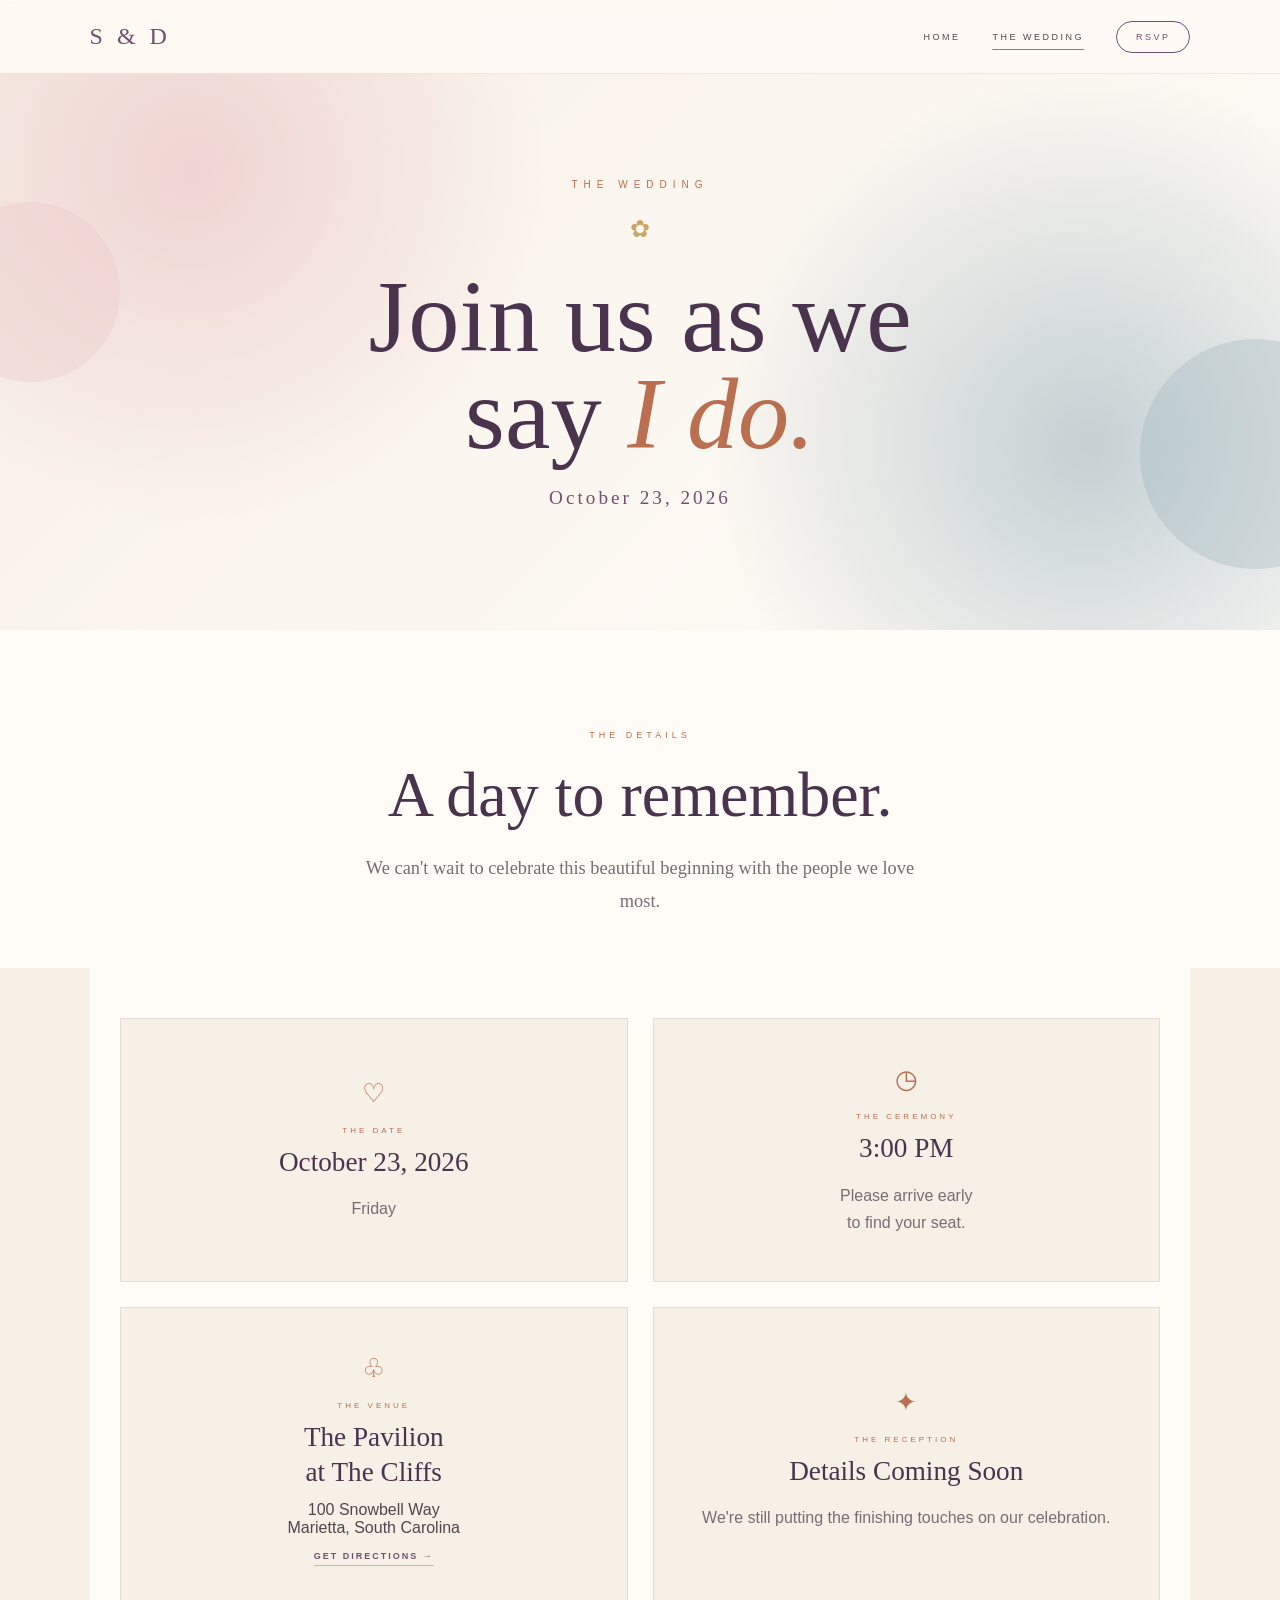
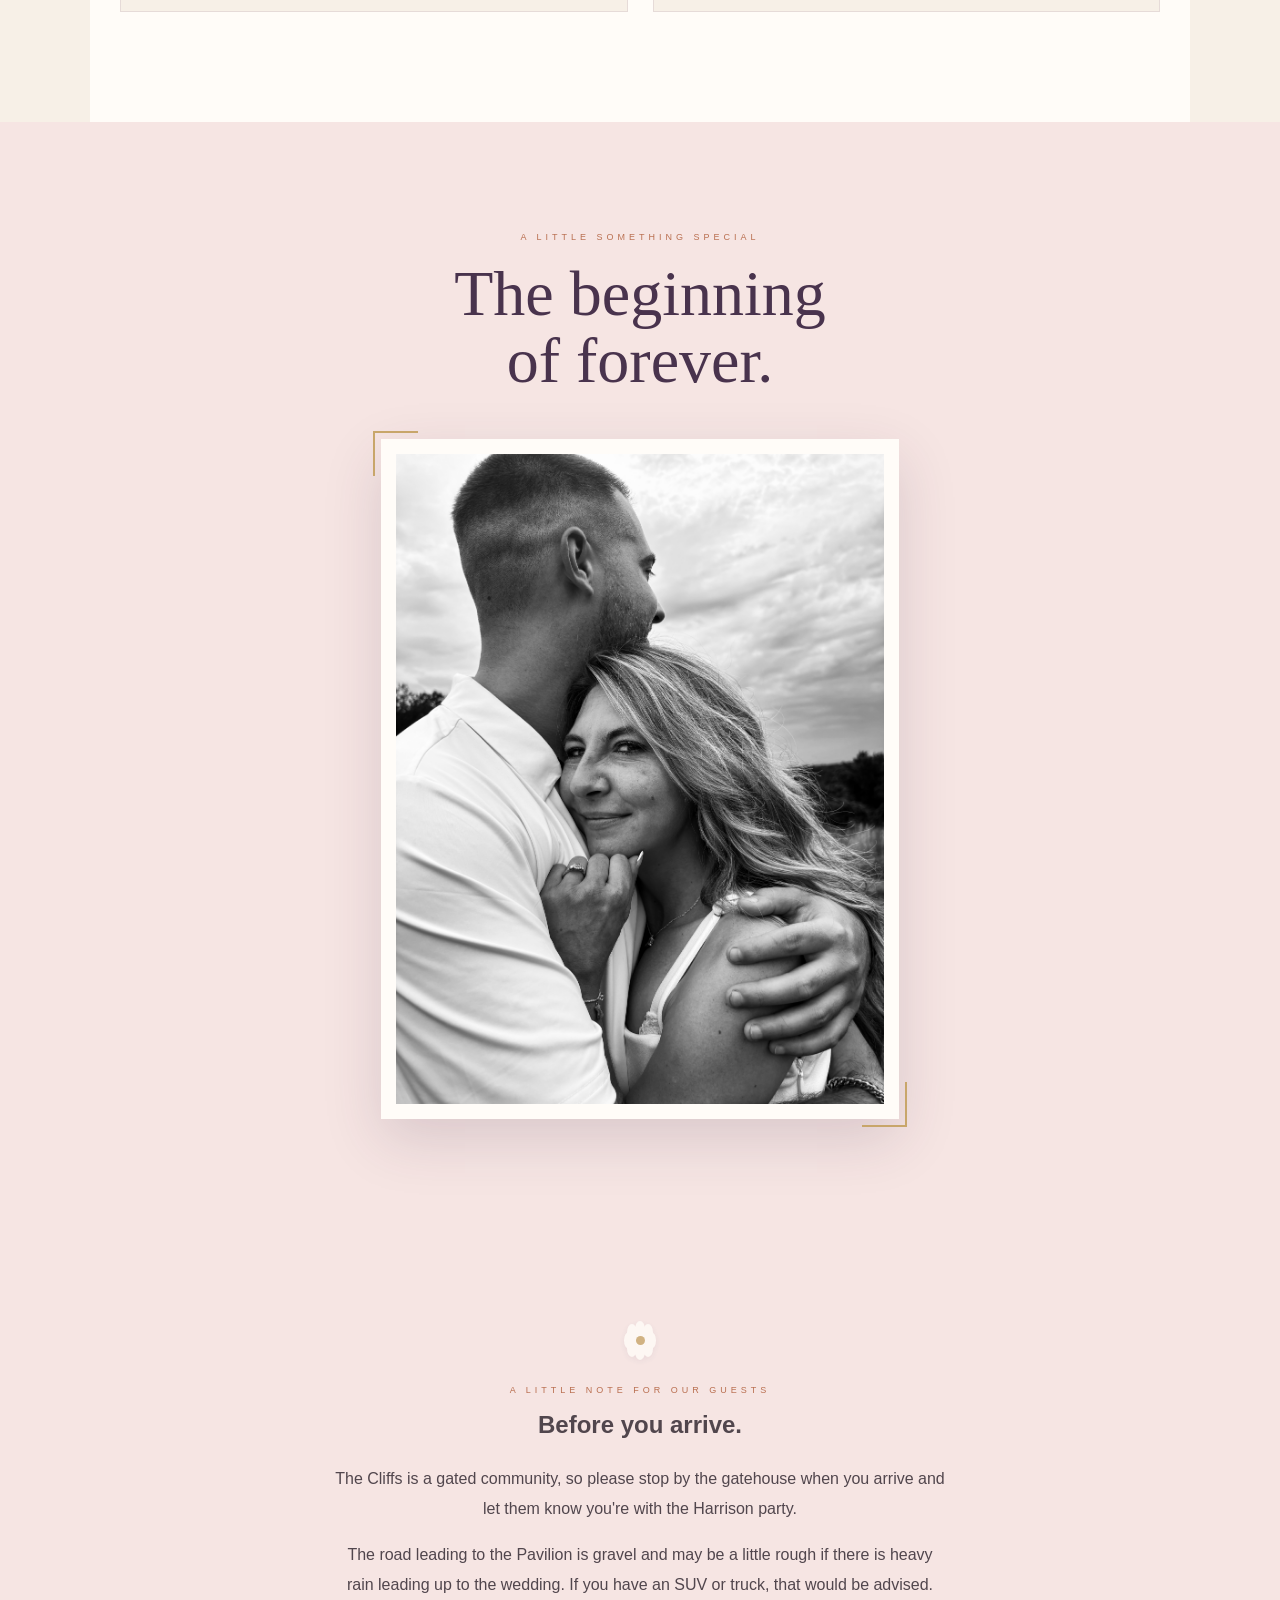
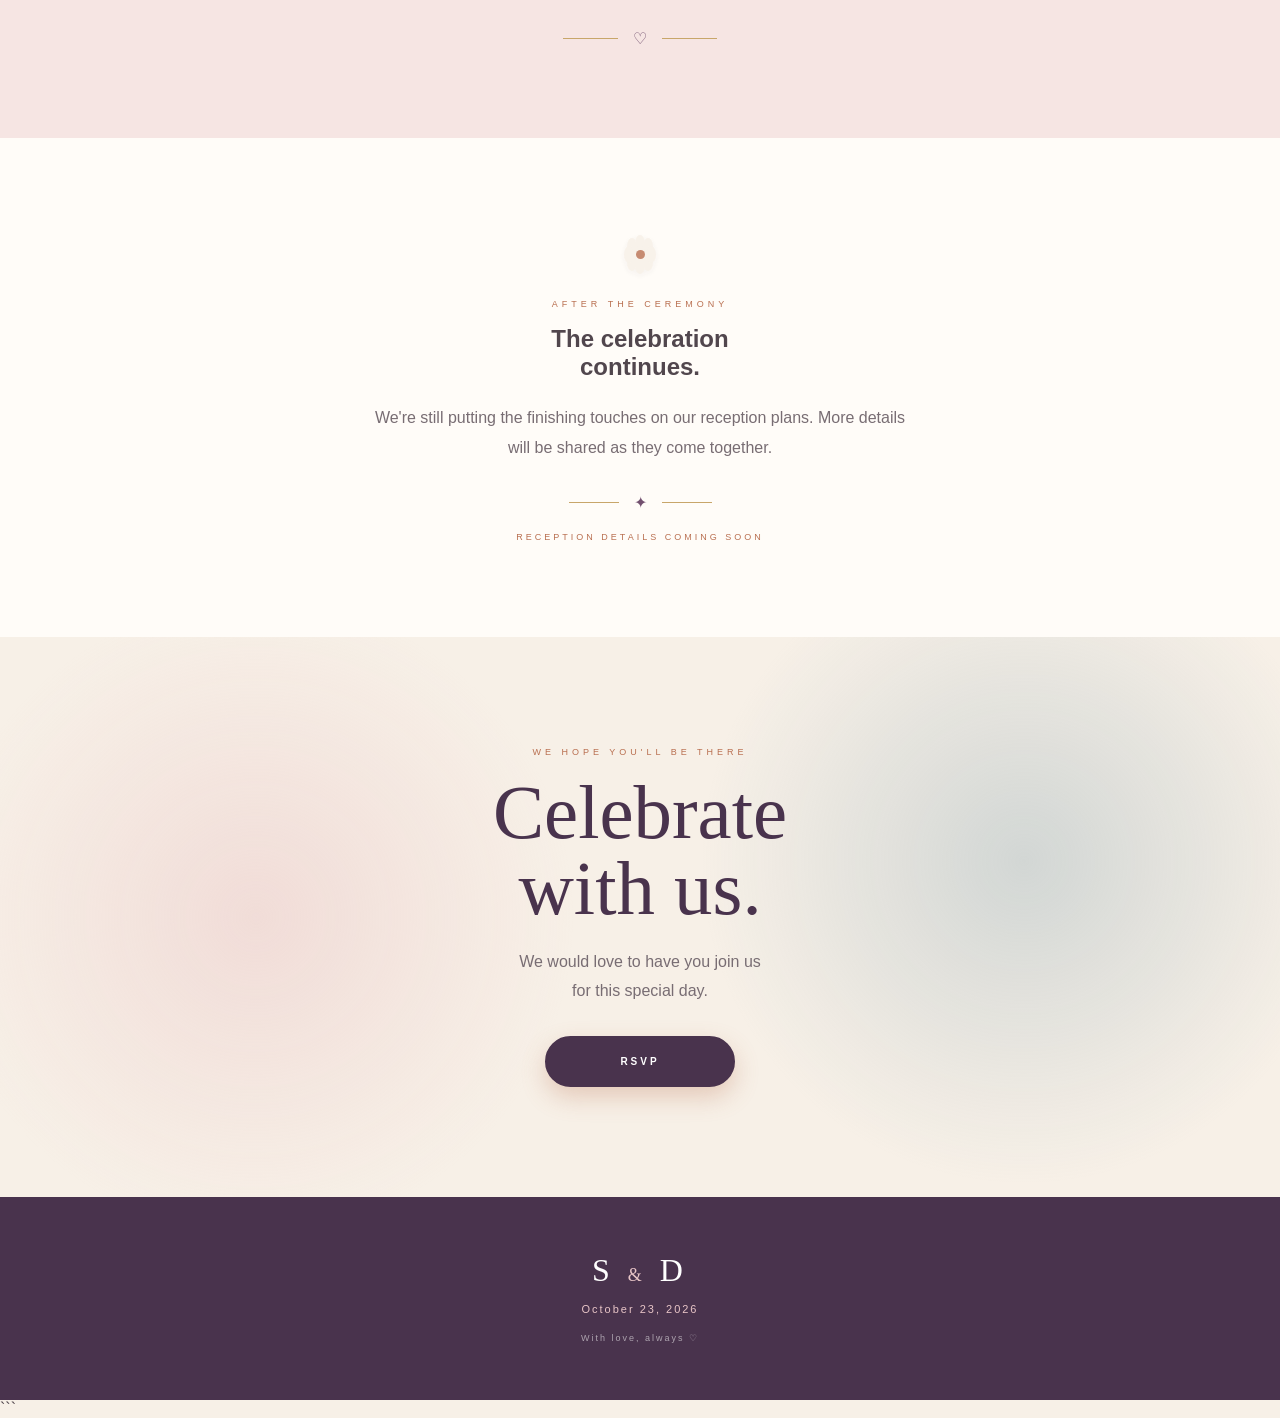
==== commit 5c4027af: "Revise wedding details and add reception section Updated wedding.html to include additional details " ====
--- a/wedding.html
+++ b/wedding.html
@@ -1,370 +1,258 @@
-
 <!DOCTYPE html>
+
 <html lang="en">
 
 <head>
-
     <meta charset="UTF-8">
-
-    <meta name="viewport"
-          content="width=device-width, initial-scale=1.0">
-
+    <meta name="viewport" content="width=device-width, initial-scale=1.0">
     <title>The Wedding | Sydney & Dylan</title>
-
     <link rel="stylesheet" href="style.css">
-
 </head>
 
-
 <body>
 
-
-    <!-- =========================================
-         NAVIGATION
-    ========================================== -->
-
-    <nav class="navbar">
-
-        <a href="index.html" class="nav-logo">
-            S & D
+```
+<!-- NAVIGATION -->
+<nav class="navbar">
+    <a href="index.html" class="nav-logo">S & D</a>
+
+    <div class="nav-links">
+        <a href="index.html">Home</a>
+        <a href="wedding.html" class="active">The Wedding</a>
+        <a href="rsvp.html" class="nav-rsvp">RSVP</a>
+    </div>
+</nav>
+
+
+<!-- PAGE HERO -->
+<header class="page-hero">
+    <div class="page-hero-decoration decoration-pink"></div>
+    <div class="page-hero-decoration decoration-blue"></div>
+
+    <div class="page-hero-content">
+        <p class="eyebrow">The Wedding</p>
+
+        <div class="page-ornament">✿</div>
+
+        <h1>
+            Join us as we<br>
+            say <em>I do.</em>
+        </h1>
+
+        <p>October 23, 2026</p>
+    </div>
+</header>
+
+
+<!-- INTRO -->
+<section class="wedding-intro">
+    <p class="section-label">The Details</p>
+
+    <h2>A day to remember.</h2>
+
+    <p class="wedding-intro-text">
+        We can't wait to celebrate this beautiful
+        beginning with the people we love most.
+    </p>
+</section>
+
+
+<!-- WEDDING DETAILS -->
+<section class="wedding-details">
+
+    <div class="wedding-detail-card">
+        <span class="detail-icon">♡</span>
+
+        <p class="card-label">The Date</p>
+
+        <h3>October 23, 2026</h3>
+
+        <p>Friday</p>
+    </div>
+
+
+    <div class="wedding-detail-card">
+        <span class="detail-icon">◷</span>
+
+        <p class="card-label">The Ceremony</p>
+
+        <h3>3:00 PM</h3>
+
+        <p>
+            Please arrive early<br>
+            to find your seat.
+        </p>
+    </div>
+
+
+    <div class="wedding-detail-card venue-card">
+        <span class="detail-icon">♧</span>
+
+        <p class="card-label">The Venue</p>
+
+        <h3>
+            The Pavilion<br>
+            at The Cliffs
+        </h3>
+
+        <p>
+            100 Snowbell Way<br>
+            Marietta, South Carolina
+        </p>
+
+        <a
+            href="https://www.google.com/maps/search/?api=1&query=100+Snowbell+Way+Marietta+South+Carolina"
+            target="_blank"
+            rel="noopener noreferrer"
+            class="address-link">
+            Get Directions →
         </a>
-
-        <div class="nav-links">
-
-            <a href="index.html">
-                Home
-            </a>
-
-            <a href="wedding.html" class="active">
-                The Wedding
-            </a>
-
-            <a href="rsvp.html" class="nav-rsvp">
-                RSVP
-            </a>
-
+    </div>
+
+
+    <div class="wedding-detail-card">
+        <span class="detail-icon">✦</span>
+
+        <p class="card-label">The Reception</p>
+
+        <h3>Details Coming Soon</h3>
+
+        <p>
+            We're still putting the
+            finishing touches on our celebration.
+        </p>
+    </div>
+
+</section>
+
+
+<!-- RING PHOTO -->
+<section class="wedding-photo">
+
+    <div class="wedding-photo-heading">
+        <p class="section-label">A little something special</p>
+
+        <h2>
+            The beginning<br>
+            of forever.
+        </h2>
+    </div>
+
+    <div class="ring-photo-frame">
+
+        <div class="photo-corner top-left"></div>
+        <div class="photo-corner bottom-right"></div>
+
+        <img
+            src="ring.JPG"
+            alt="Sydney and Dylan wedding rings">
+
+    </div>
+
+</section>
+
+
+<!-- GUEST NOTE -->
+<section class="guest-note">
+
+    <div class="guest-note-inner">
+
+        <div class="guest-note-flower">❀</div>
+
+        <p class="section-label">A little note for our guests</p>
+
+        <h2>Before you arrive.</h2>
+
+        <p>
+            The Cliffs is a gated community, so please
+            stop by the gatehouse when you arrive and
+            let them know you're with the Harrison party.
+        </p>
+
+        <p>
+            The road leading to the Pavilion is gravel
+            and may be a little rough if there is heavy
+            rain leading up to the wedding. If you have
+            an SUV or truck, that would be advised.
+        </p>
+
+        <div class="guest-note-divider">
+            <span></span>
+            ♡
+            <span></span>
         </div>
 
-    </nav>
-
-
-    <!-- =========================================
-         PAGE HERO
-    ========================================== -->
-
-    <header class="page-hero">
-
-        <div class="page-hero-decoration decoration-pink"></div>
-
-        <div class="page-hero-decoration decoration-blue"></div>
-
-        <div class="page-hero-content">
-
-            <p class="eyebrow">
-                The Wedding
-            </p>
-
-            <div class="page-ornament">
-                ✿
-            </div>
-
-            <h1>
-                Join us as we
-                <br>
-                say <em>I do.</em>
-            </h1>
-
-            <p>
-                October 23, 2026
-            </p>
-
-        </div>
-
-    </header>
-
-
-    <!-- =========================================
-         INTRO
-    ========================================== -->
-
-    <section class="wedding-intro">
-
-        <p class="section-label">
-            The Details
-        </p>
-
-        <h2>
-            A day to remember.
-        </h2>
-
-        <p class="wedding-intro-text">
-            We can't wait to celebrate this beautiful
-            beginning with the people we love most.
-        </p>
-
-    </section>
-
-
-    <!-- =========================================
-         MAIN DETAILS
-    ========================================== -->
-
-    <section class="wedding-details">
-
-        <div class="wedding-detail-card">
-
-            <span class="detail-icon">
-                ♡
-            </span>
-
-            <p class="card-label">
-                The Date
-            </p>
-
-            <h3>
-                October 23, 2026
-            </h3>
-
-            <p>
-                Friday
-            </p>
-
-        </div>
-
-
-        <div class="wedding-detail-card">
-
-            <span class="detail-icon">
-                ◷
-            </span>
-
-            <p class="card-label">
-                The Ceremony
-            </p>
-
-            <h3>
-                3:00 PM
-            </h3>
-
-            <p>
-                Please arrive early
-                <br>
-                to find your seat.
-            </p>
-
-        </div>
-
-
-        <div class="wedding-detail-card">
-
-            <span class="detail-icon">
-                ♧
-            </span>
-
-            <p class="card-label">
-                The Venue
-            </p>
-
-            <h3>
-                The Pavilion
-                <br>
-                at The Cliffs
-            </h3>
-
-            <p>
-                Marietta, South Carolina
-            </p>
-
-        </div>
-
-
-        <div class="wedding-detail-card">
-
-            <span class="detail-icon">
-                ✦
-            </span>
-
-            <p class="card-label">
-                The Reception
-            </p>
-
-            <h3>
-                Coming Soon
-            </h3>
-
-            <p>
-                More details
-                <br>
-                will be shared soon.
-            </p>
-
-        </div>
-
-    </section>
-
-
-    <!-- =========================================
-         GUEST NOTE
-    ========================================== -->
-
-    <section class="guest-note">
-
-        <div class="guest-note-inner">
-
-            <div class="guest-note-flower">
-                ❀
-            </div>
-
-            <p class="section-label">
-                A note for our guests
-            </p>
-
-            <h2>
-                Before you arrive.
-            </h2>
-
-            <p>
-                The Cliffs is a gated community, so please
-                stop by the gatehouse when you arrive and
-                let them know you're with the Harrison party.
-            </p>
-
-            <p>
-                The road leading to the Pavilion is gravel
-                and may be a little rough if there is heavy
-                rain leading up to the wedding. If you have
-                an SUV or truck, that would be advised.
-            </p>
-
-            <div class="guest-note-divider">
-                <span></span>
-                ♡
-                <span></span>
-            </div>
-
-        </div>
-
-    </section>
-
-
-    <!-- =========================================
-         RING PHOTO
-    ========================================== -->
-
-    <section class="wedding-photo">
-
-        <div class="wedding-photo-heading">
-
-            <p class="section-label">
-                A little something special
-            </p>
-
-            <h2>
-                The beginning
-                <br>
-                of forever.
-            </h2>
-
-        </div>
-
-
-        <div class="ring-photo-frame">
-
-            <div class="photo-corner top-left"></div>
-            <div class="photo-corner bottom-right"></div>
-
-            <img
-                src="ring.JPG"
-                alt="Sydney and Dylan wedding rings"
-            >
-
-        </div>
-
-    </section>
-
-
-    <!-- =========================================
-         MORE INFORMATION
-    ========================================== -->
-
-    <section class="coming-soon">
-
-        <div class="coming-soon-inner">
-
-            <span class="coming-icon">
-                ✿
-            </span>
-
-            <p class="section-label">
-                More to come
-            </p>
-
-            <h2>
-                We're planning
-                <br>
-                something beautiful.
-            </h2>
-
-            <p>
-                Additional wedding details,
-                including reception information,
-                will be added as plans come together.
-            </p>
-
-        </div>
-
-    </section>
-
-
-    <!-- =========================================
-         RSVP CTA
-    ========================================== -->
-
-    <section class="page-rsvp">
-
-        <p class="section-label">
-            We hope you'll be there
-        </p>
-
-        <h2>
-            Celebrate
-            <br>
-            with us.
-        </h2>
-
-        <p>
-            We would love to have you join us
-            for this special day.
-        </p>
-
-        <a href="rsvp.html" class="primary-button">
-            RSVP
-        </a>
-
-    </section>
-
-
-    <!-- =========================================
-         FOOTER
-    ========================================== -->
-
-    <footer>
-
-        <div class="footer-monogram">
-            S <span>&</span> D
-        </div>
-
-        <p>
-            October 23, 2026
-        </p>
-
-        <span>
-            With love, always ♡
-        </span>
-
-    </footer>
-
+    </div>
+
+</section>
+
+
+<!-- RECEPTION -->
+<section class="reception-section">
+
+    <div class="reception-flower">✿</div>
+
+    <p class="section-label">After the ceremony</p>
+
+    <h2>
+        The celebration<br>
+        continues.
+    </h2>
+
+    <p class="reception-text">
+        We're still putting the finishing touches
+        on our reception plans. More details will
+        be shared as they come together.
+    </p>
+
+    <div class="reception-divider">
+        <span></span>
+        ✦
+        <span></span>
+    </div>
+
+    <p class="reception-coming">
+        Reception details coming soon
+    </p>
+
+</section>
+
+
+<!-- RSVP -->
+<section class="page-rsvp">
+
+    <p class="section-label">We hope you'll be there</p>
+
+    <h2>
+        Celebrate<br>
+        with us.
+    </h2>
+
+    <p>
+        We would love to have you join us<br>
+        for this special day.
+    </p>
+
+    <a href="rsvp.html" class="primary-button">
+        RSVP
+    </a>
+
+</section>
+
+
+<!-- FOOTER -->
+<footer>
+
+    <div class="footer-monogram">
+        S <span>&</span> D
+    </div>
+
+    <p>October 23, 2026</p>
+
+    <span>With love, always ♡</span>
+
+</footer>
+```
 
 </body>
-
 </html>
--- a/style.css
+++ b/style.css
@@ -1,42 +1,30 @@
-```css
 /* =========================================
    SYDNEY & DYLAN
    WEDDING WEBSITE
 ========================================= */
 
-
-/* =========================================
-   COLORS
-========================================= */
-
 :root {
-    /* Neutrals */
     --cream: #F7F0E7;
     --ivory: #FFFCF8;
 
-    /* Sunset Purple */
     --purple: #72506F;
     --deep-purple: #49334D;
 
-    /* Burnt Orange */
     --orange: #B96F50;
     --soft-orange: #D49A7C;
 
-    /* Dusty Blue */
     --blue: #91AAB3;
     --soft-blue: #DDE8EA;
 
-    /* Baby Pink */
     --pink: #E8C5C7;
     --soft-pink: #F6E5E3;
 
-    /* Champagne Gold */
     --gold: #C8A66A;
 
-    /* Text */
     --text: #51464D;
     --muted: #786D73;
 }
+
 
 /* =========================================
    RESET
@@ -232,11 +220,11 @@
             transparent 32%
         ),
         linear-gradient(
-			135deg,
-			#FBF3EA,
-			#F3E7E5,
-			#E9E4E8
-		);
+            135deg,
+            #FBF3EA,
+            #F3E7E5,
+            #E9E4E8
+        );
 }
 
 .hero::before {
@@ -265,9 +253,7 @@
 
 .hero-decoration {
     position: absolute;
-
     border-radius: 50%;
-
     pointer-events: none;
 }
 
@@ -710,7 +696,6 @@
     display: block;
 
     font-family: Georgia, serif;
-
     font-size: 48px;
 
     color: white;
@@ -937,9 +922,11 @@
     justify-content: center;
 
     min-width: 190px;
+
     padding: 18px 45px;
 
     background: #49334D !important;
+
     border: 2px solid #49334D !important;
     border-radius: 50px;
 
@@ -953,20 +940,25 @@
     font-weight: bold;
     letter-spacing: 3px;
 
-    box-shadow: 0 10px 25px rgba(185, 111, 80, 0.30);
+    box-shadow:
+        0 10px 25px rgba(185, 111, 80, 0.30);
 
     transition: 0.3s ease;
 }
 
 .primary-button:hover {
     background: #B96F50 !important;
+
     border-color: #B96F50 !important;
+
     color: #FFFFFF !important;
 
     transform: translateY(-3px);
 
-    box-shadow: 0 15px 35px rgba(185, 111, 80, 0.35);
-}
+    box-shadow:
+        0 15px 35px rgba(185, 111, 80, 0.35);
+}
+
 
 /* =========================================
    HASHTAG
@@ -1102,7 +1094,6 @@
 
 .page-hero-decoration {
     position: absolute;
-
     border-radius: 50%;
 }
 
@@ -1245,6 +1236,44 @@
 
 
 /* =========================================
+   VENUE ADDRESS
+========================================= */
+
+.venue-card {
+    position: relative;
+}
+
+.address-link {
+    display: inline-block;
+
+    margin-top: 14px;
+
+    padding-bottom: 4px;
+
+    color: var(--purple);
+
+    border-bottom: 1px solid rgba(114, 80, 111, 0.35);
+
+    font-size: 9px;
+    font-weight: bold;
+
+    letter-spacing: 2px;
+
+    text-transform: uppercase;
+
+    text-decoration: none;
+
+    transition: 0.3s ease;
+}
+
+.address-link:hover {
+    color: var(--orange);
+
+    border-color: var(--orange);
+}
+
+
+/* =========================================
    RING PHOTO
 ========================================= */
 
@@ -1292,7 +1321,9 @@
 
 .ring-photo-frame img {
     width: auto;
+
     max-width: min(650px,80vw);
+
     max-height: 650px;
 
     height: auto;
@@ -1307,6 +1338,7 @@
     height: 45px;
 
     border-color: var(--gold);
+
     border-style: solid;
 }
 
@@ -1326,54 +1358,286 @@
 
 
 /* =========================================
-   COMING SOON
-========================================= */
-
-.coming-soon {
-    padding: 110px 20px;
+   GUEST NOTE
+========================================= */
+
+.guest-note {
+    width: 100%;
+
+    padding: 90px 25px;
+
+    background: var(--soft-pink);
 
     text-align: center;
 
+    overflow: hidden;
+}
+
+.guest-note-inner {
+    width: 100%;
+
+    max-width: 680px;
+
+    margin: 0 auto;
+
+    text-align: center;
+}
+
+.guest-note-flower {
+    position: relative;
+
+    width: 42px;
+    height: 42px;
+
+    margin: 0 auto 24px;
+
+    font-size: 0;
+
+    opacity: 0.8;
+}
+
+.guest-note-flower::before {
+    content: "";
+
+    position: absolute;
+
+    width: 12px;
+    height: 19px;
+
+    top: 12px;
+    left: 15px;
+
+    border-radius: 50%;
+
     background: var(--ivory);
-}
-
-.coming-soon-inner {
-    max-width: 650px;
+
+    box-shadow:
+        0 -11px 0 -1px var(--ivory),
+        0 11px 0 -1px var(--ivory),
+        11px 0 0 -1px var(--ivory),
+        -11px 0 0 -1px var(--ivory),
+        8px -8px 0 -1px var(--ivory),
+        -8px -8px 0 -1px var(--ivory),
+        8px 8px 0 -1px var(--ivory),
+        -8px 8px 0 -1px var(--ivory);
+
+    filter: drop-shadow(
+        0 2px 3px rgba(66,44,75,0.08)
+    );
+}
+
+.guest-note-flower::after {
+    content: "";
+
+    position: absolute;
+
+    width: 9px;
+    height: 9px;
+
+    top: 17px;
+    left: 17px;
+
+    border-radius: 50%;
+
+    background: var(--gold);
+}
+
+.guest-note .section-label {
+    display: block;
+
+    margin-bottom: 16px;
+
+    text-align: center;
+}
+
+.guest-note h2 {
+    margin: 0 auto 25px;
+
+    text-align: center;
+}
+
+.guest-note p:not(.section-label) {
+    width: 100%;
+
+    max-width: 610px;
+
+    margin: 0 auto 17px;
+
+    text-align: center;
+
+    line-height: 1.85;
+
+    color: var(--text);
+}
+
+.guest-note-divider {
+    display: flex;
+
+    align-items: center;
+
+    justify-content: center;
+
+    gap: 15px;
+
+    margin: 30px auto 0;
+
+    color: var(--purple);
+}
+
+.guest-note-divider span {
+    display: block;
+
+    width: 55px;
+    height: 1px;
+
+    background: var(--gold);
+}
+
+
+/* =========================================
+   RECEPTION
+========================================= */
+
+.reception-section {
+    width: 100%;
+
+    padding: 95px 25px;
+
+    background: var(--ivory);
+
+    text-align: center;
+
+    overflow: hidden;
+}
+
+.reception-section > * {
+    position: relative;
+
+    z-index: 2;
+}
+
+.reception-flower {
+    position: relative;
+
+    width: 42px;
+    height: 42px;
+
+    margin: 0 auto 24px;
+
+    font-size: 0;
+
+    opacity: 0.8;
+}
+
+.reception-flower::before {
+    content: "";
+
+    position: absolute;
+
+    width: 12px;
+    height: 19px;
+
+    top: 12px;
+    left: 15px;
+
+    border-radius: 50%;
+
+    background: var(--cream);
+
+    box-shadow:
+        0 -11px 0 -1px var(--cream),
+        0 11px 0 -1px var(--cream),
+        11px 0 0 -1px var(--cream),
+        -11px 0 0 -1px var(--cream),
+        8px -8px 0 -1px var(--cream),
+        -8px -8px 0 -1px var(--cream),
+        8px 8px 0 -1px var(--cream),
+        -8px 8px 0 -1px var(--cream);
+
+    filter: drop-shadow(
+        0 2px 3px rgba(66,44,75,0.06)
+    );
+}
+
+.reception-flower::after {
+    content: "";
+
+    position: absolute;
+
+    width: 9px;
+    height: 9px;
+
+    top: 17px;
+    left: 17px;
+
+    border-radius: 50%;
+
+    background: var(--orange);
+}
+
+.reception-section .section-label {
+    display: block;
+
+    margin-bottom: 16px;
+
+    text-align: center;
+}
+
+.reception-section h2 {
+    margin: 0 auto 22px;
+
+    text-align: center;
+}
+
+.reception-text {
+    width: 100%;
+
+    max-width: 550px;
 
     margin: 0 auto;
-}
-
-.coming-icon {
+
+    text-align: center;
+
+    color: var(--muted);
+
+    line-height: 1.85;
+}
+
+.reception-divider {
+    display: flex;
+
+    align-items: center;
+
+    justify-content: center;
+
+    gap: 15px;
+
+    margin: 30px auto 20px;
+
+    color: var(--purple);
+}
+
+.reception-divider span {
     display: block;
 
-    margin-bottom: 25px;
-
-    font-size: 2rem;
-
-    color: var(--gold);
-}
-
-.coming-soon h2 {
-    margin: 15px 0 25px;
-
-    font-family: Georgia, serif;
-
-    font-size: clamp(2.4rem,5vw,4rem);
-    font-weight: normal;
-
-    line-height: 1.05;
-
-    color: var(--deep-purple);
-}
-
-.coming-soon p:last-child {
-    max-width: 520px;
-
-    margin: 0 auto;
-
-    line-height: 1.8;
-
-    color: var(--muted);
+    width: 50px;
+    height: 1px;
+
+    background: var(--gold);
+}
+
+.reception-coming {
+    display: block;
+
+    text-align: center;
+
+    color: var(--orange);
+
+    font-size: 9px;
+
+    text-transform: uppercase;
+
+    letter-spacing: 3px;
 }
 
 
@@ -1434,7 +1698,9 @@
     min-height: 65vh;
 
     display: flex;
+
     align-items: center;
+
     justify-content: center;
 
     padding: 120px 20px 80px;
@@ -1463,6 +1729,7 @@
 
 .rsvp-hero-content {
     position: relative;
+
     z-index: 2;
 }
 
@@ -1558,6 +1825,7 @@
     font-family: Georgia, serif;
 
     font-size: clamp(2.8rem,6vw,4.5rem);
+
     font-weight: normal;
 
     color: var(--deep-purple);
@@ -1571,6 +1839,7 @@
     font-family: Georgia, serif;
 
     font-size: 1.15rem;
+
     line-height: 1.9;
 
     color: var(--muted);
@@ -1599,11 +1868,13 @@
     background: var(--cream);
 
     border-top: 1px solid rgba(104,70,111,0.12);
+
     border-bottom: 1px solid rgba(104,70,111,0.12);
 }
 
 .snapshot-item {
     display: flex;
+
     flex-direction: column;
 
     gap: 8px;
@@ -1615,6 +1886,7 @@
     font-size: 0.75rem;
 
     text-transform: uppercase;
+
     letter-spacing: 2px;
 }
 
@@ -1622,6 +1894,7 @@
     font-family: Georgia, serif;
 
     font-size: 1.15rem;
+
     font-weight: normal;
 
     color: var(--deep-purple);
@@ -1665,11 +1938,58 @@
 }
 
 .rsvp-card-flower {
-    margin-bottom: 20px;
-
-    color: var(--gold);
-
-    font-size: 2rem;
+    position: relative;
+
+    width: 42px;
+    height: 42px;
+
+    margin: 0 auto 22px;
+
+    font-size: 0;
+
+    opacity: 0.8;
+}
+
+.rsvp-card-flower::before {
+    content: "";
+
+    position: absolute;
+
+    width: 12px;
+    height: 19px;
+
+    top: 12px;
+    left: 15px;
+
+    border-radius: 50%;
+
+    background: var(--cream);
+
+    box-shadow:
+        0 -11px 0 -1px var(--cream),
+        0 11px 0 -1px var(--cream),
+        11px 0 0 -1px var(--cream),
+        -11px 0 0 -1px var(--cream),
+        8px -8px 0 -1px var(--cream),
+        -8px -8px 0 -1px var(--cream),
+        8px 8px 0 -1px var(--cream),
+        -8px 8px 0 -1px var(--cream);
+}
+
+.rsvp-card-flower::after {
+    content: "";
+
+    position: absolute;
+
+    width: 9px;
+    height: 9px;
+
+    top: 17px;
+    left: 17px;
+
+    border-radius: 50%;
+
+    background: var(--orange);
 }
 
 .rsvp-card-label {
@@ -1680,6 +2000,7 @@
     font-size: 0.75rem;
 
     text-transform: uppercase;
+
     letter-spacing: 3px;
 }
 
@@ -1689,6 +2010,7 @@
     font-family: Georgia, serif;
 
     font-size: clamp(2rem,5vw,3rem);
+
     font-weight: normal;
 
     line-height: 1.15;
@@ -1725,6 +2047,7 @@
     margin-top: 85px;
 
     display: flex;
+
     flex-direction: column;
 
     gap: 8px;
@@ -1736,6 +2059,7 @@
     font-size: 0.75rem;
 
     text-transform: uppercase;
+
     letter-spacing: 3px;
 }
 
@@ -1743,6 +2067,7 @@
     font-family: Georgia, serif;
 
     font-size: 1.5rem;
+
     font-weight: normal;
 
     color: var(--purple);
@@ -1911,7 +2236,6 @@
         padding: 14px 27px;
     }
 
-
     .welcome {
         padding: 100px 22px;
     }
@@ -1924,7 +2248,6 @@
         font-size: 16px;
     }
 
-
     .home-photo {
         padding: 40px 18px;
     }
@@ -1939,9 +2262,9 @@
         padding: 12px 5px;
 
         font-size: 6px;
+
         letter-spacing: 1.3px;
     }
-
 
     .countdown-section {
         padding: 95px 12px;
@@ -1971,7 +2294,6 @@
         font-size: 30px;
     }
 
-
     .home-details {
         padding: 100px 20px;
     }
@@ -1988,7 +2310,6 @@
         padding: 38px 20px;
     }
 
-
     .home-rsvp {
         padding: 105px 22px;
     }
@@ -2005,7 +2326,6 @@
         padding: 16px 43px;
     }
 
-
     .hashtag {
         padding: 85px 20px;
     }
@@ -2053,9 +2373,29 @@
         max-height: 500px;
     }
 
-    .coming-soon,
-    .page-rsvp {
-        padding: 80px 20px;
+    .guest-note {
+        padding: 75px 22px;
+    }
+
+    .guest-note h2,
+    .reception-section h2 {
+        font-size: 34px;
+    }
+
+    .guest-note p:not(.section-label),
+    .reception-text {
+        font-size: 15px;
+
+        line-height: 1.8;
+    }
+
+    .guest-note-divider span,
+    .reception-divider span {
+        width: 42px;
+    }
+
+    .reception-section {
+        padding: 80px 22px;
     }
 
 
@@ -2105,7 +2445,6 @@
         margin-top: 65px;
     }
 
-
     footer {
         padding: 48px 20px;
     }
@@ -2150,6 +2489,7 @@
 
 a:focus-visible {
     outline: 2px solid var(--orange);
+
     outline-offset: 5px;
 }
 
@@ -2168,273 +2508,7 @@
     *::before,
     *::after {
         animation: none !important;
+
         transition: none !important;
     }
 }
-
-/* =========================================
-   ELEGANT DAISY FLORAL DETAILS
-========================================= */
-
-/* Main daisy decoration */
-
-.floral-detail {
-    position: relative;
-
-    width: 58px;
-    height: 58px;
-
-    margin: 0 auto 28px;
-
-    font-size: 0;
-
-    opacity: 0.95;
-}
-
-
-/* Daisy petals */
-
-.floral-detail::before {
-    content: "";
-
-    position: absolute;
-
-    width: 16px;
-    height: 25px;
-
-    top: 16px;
-    left: 21px;
-
-    border-radius: 50% 50% 45% 45%;
-
-    background: var(--ivory);
-
-    box-shadow:
-        0 -15px 0 -1px var(--ivory),
-        0 15px 0 -1px var(--ivory),
-        15px 0 0 -1px var(--ivory),
-        -15px 0 0 -1px var(--ivory),
-        11px -11px 0 -1px var(--ivory),
-        -11px -11px 0 -1px var(--ivory),
-        11px 11px 0 -1px var(--ivory),
-        -11px 11px 0 -1px var(--ivory);
-
-    transform: rotate(0deg);
-
-    filter: drop-shadow(
-        0 3px 4px rgba(66, 44, 75, 0.08)
-    );
-}
-
-
-/* Daisy center */
-
-.floral-detail::after {
-    content: "";
-
-    position: absolute;
-
-    width: 13px;
-    height: 13px;
-
-    top: 23px;
-    left: 23px;
-
-    border-radius: 50%;
-
-    background: var(--gold);
-
-    box-shadow:
-        0 0 0 3px rgba(200, 166, 106, 0.15);
-}
-
-
-/* Bottom floral details */
-
-.floral-detail-bottom {
-    width: 42px;
-    height: 42px;
-
-    margin: 28px auto 0;
-
-    opacity: 0.75;
-}
-
-.floral-detail-bottom::before {
-    transform: scale(0.72);
-}
-
-.floral-detail-bottom::after {
-    transform: scale(0.72);
-}
-
-
-/* =========================================
-   DAISY ACCENTS AROUND WELCOME SECTION
-========================================= */
-
-.welcome .floral-detail:first-child {
-    margin-bottom: 30px;
-}
-
-
-/* Small colored floral accent */
-
-.welcome .floral-detail-bottom {
-    position: relative;
-}
-
-.welcome .floral-detail-bottom::after {
-    background: var(--orange);
-}
-
-
-/* =========================================
-   DAISY ACCENTS AROUND HASHTAG
-========================================= */
-
-.hashtag .floral-detail:first-child {
-    margin-bottom: 25px;
-}
-
-.hashtag .floral-detail-bottom {
-    margin-top: 30px;
-}
-
-.hashtag .floral-detail-bottom::after {
-    background: var(--purple);
-}
-
-
-/* =========================================
-   GUEST NOTE FLOWER
-========================================= */
-
-.guest-note-flower {
-    position: relative;
-
-    width: 58px;
-    height: 58px;
-
-    margin: 0 auto 25px;
-
-    font-size: 0;
-}
-
-.guest-note-flower::before {
-    content: "";
-
-    position: absolute;
-
-    width: 16px;
-    height: 25px;
-
-    top: 16px;
-    left: 21px;
-
-    border-radius: 50%;
-
-    background: var(--ivory);
-
-    box-shadow:
-        0 -15px 0 -1px var(--ivory),
-        0 15px 0 -1px var(--ivory),
-        15px 0 0 -1px var(--ivory),
-        -15px 0 0 -1px var(--ivory),
-        11px -11px 0 -1px var(--ivory),
-        -11px -11px 0 -1px var(--ivory),
-        11px 11px 0 -1px var(--ivory),
-        -11px 11px 0 -1px var(--ivory);
-}
-
-.guest-note-flower::after {
-    content: "";
-
-    position: absolute;
-
-    width: 13px;
-    height: 13px;
-
-    top: 23px;
-    left: 23px;
-
-    border-radius: 50%;
-
-    background: var(--gold);
-}
-
-
-/* =========================================
-   RSVP FLOWER
-========================================= */
-
-.rsvp-card-flower {
-    font-size: 0;
-
-    position: relative;
-
-    width: 55px;
-    height: 55px;
-
-    margin: 0 auto 25px;
-}
-
-.rsvp-card-flower::before {
-    content: "";
-
-    position: absolute;
-
-    width: 15px;
-    height: 23px;
-
-    top: 16px;
-    left: 20px;
-
-    border-radius: 50%;
-
-    background: var(--cream);
-
-    box-shadow:
-        0 -14px 0 -1px var(--cream),
-        0 14px 0 -1px var(--cream),
-        14px 0 0 -1px var(--cream),
-        -14px 0 0 -1px var(--cream),
-        10px -10px 0 -1px var(--cream),
-        -10px -10px 0 -1px var(--cream),
-        10px 10px 0 -1px var(--cream),
-        -10px 10px 0 -1px var(--cream);
-}
-
-.rsvp-card-flower::after {
-    content: "";
-
-    position: absolute;
-
-    width: 12px;
-    height: 12px;
-
-    top: 22px;
-    left: 22px;
-
-    border-radius: 50%;
-
-    background: var(--orange);
-}
-
-
-/* =========================================
-   MOBILE DAISIES
-========================================= */
-
-@media (max-width: 600px) {
-
-    .floral-detail,
-    .guest-note-flower {
-        transform: scale(0.9);
-    }
-
-    .rsvp-card-flower {
-        transform: scale(0.9);
-    }
-
-}
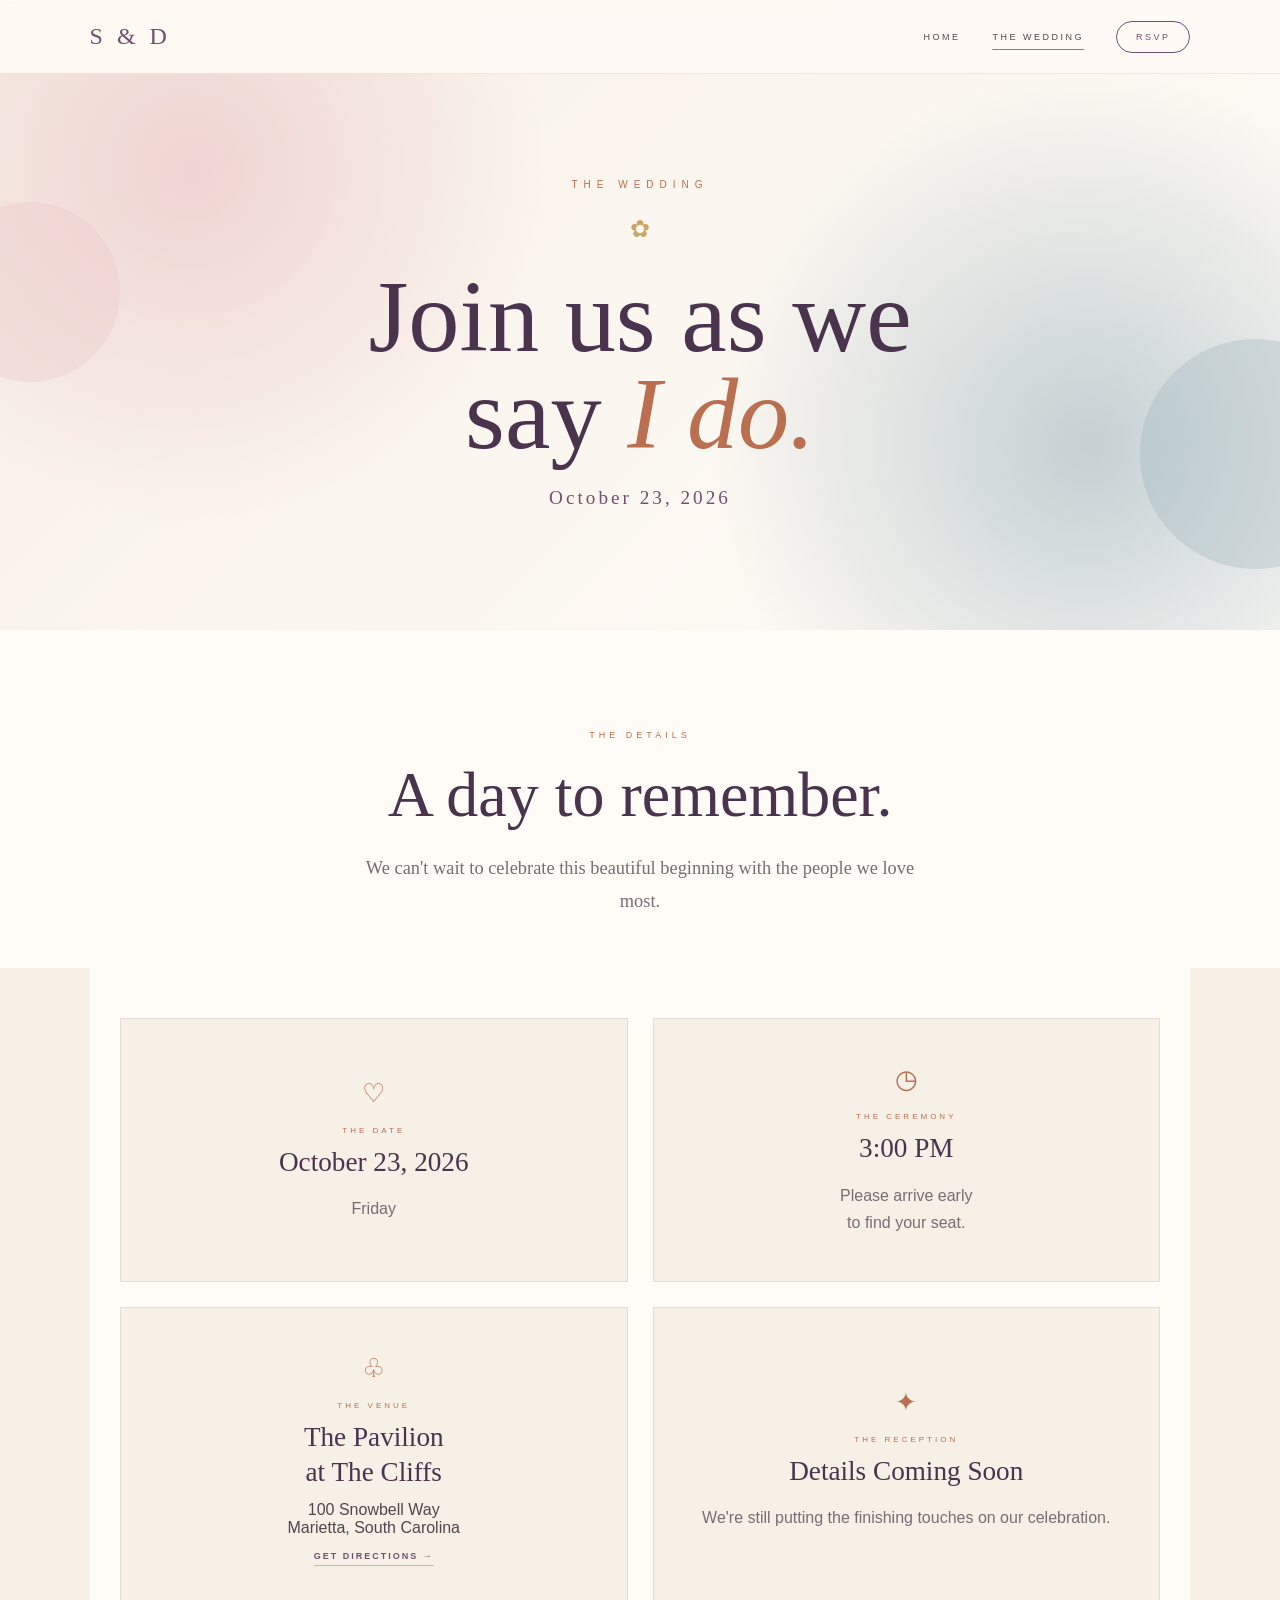
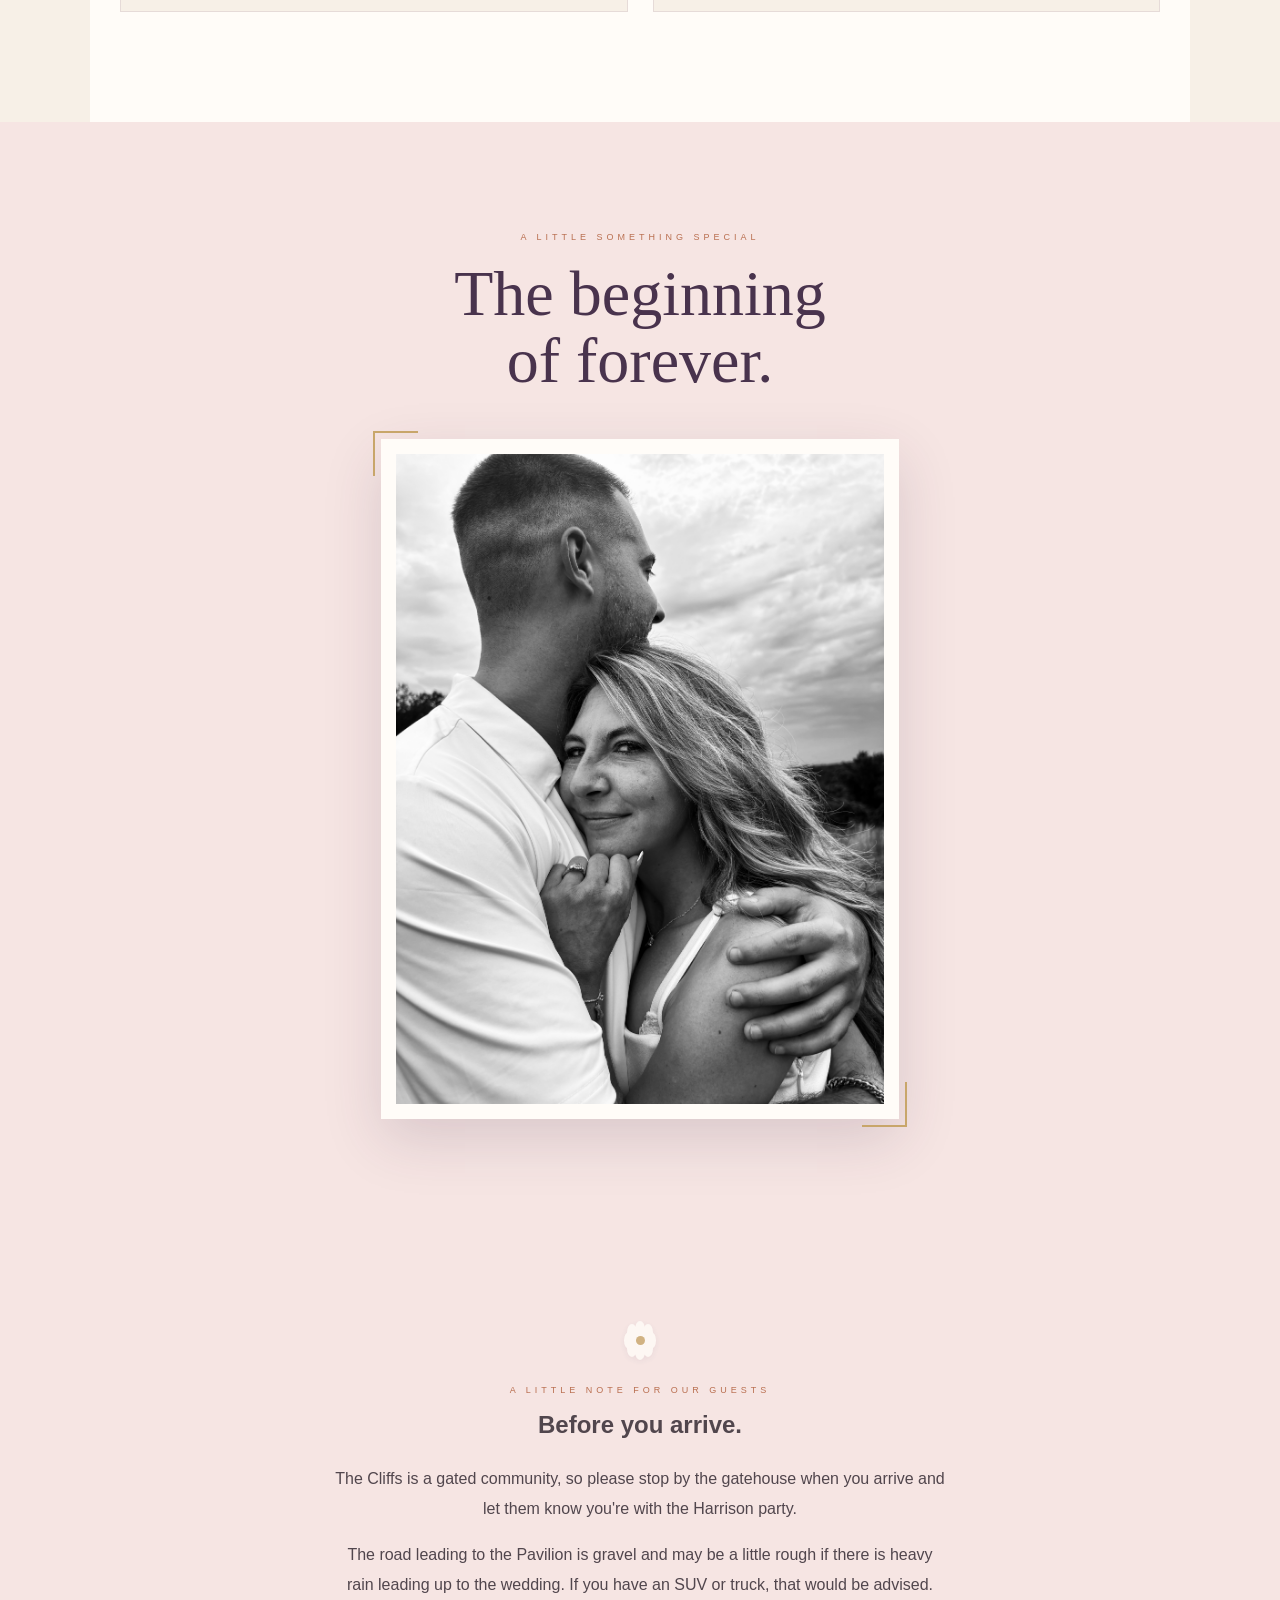
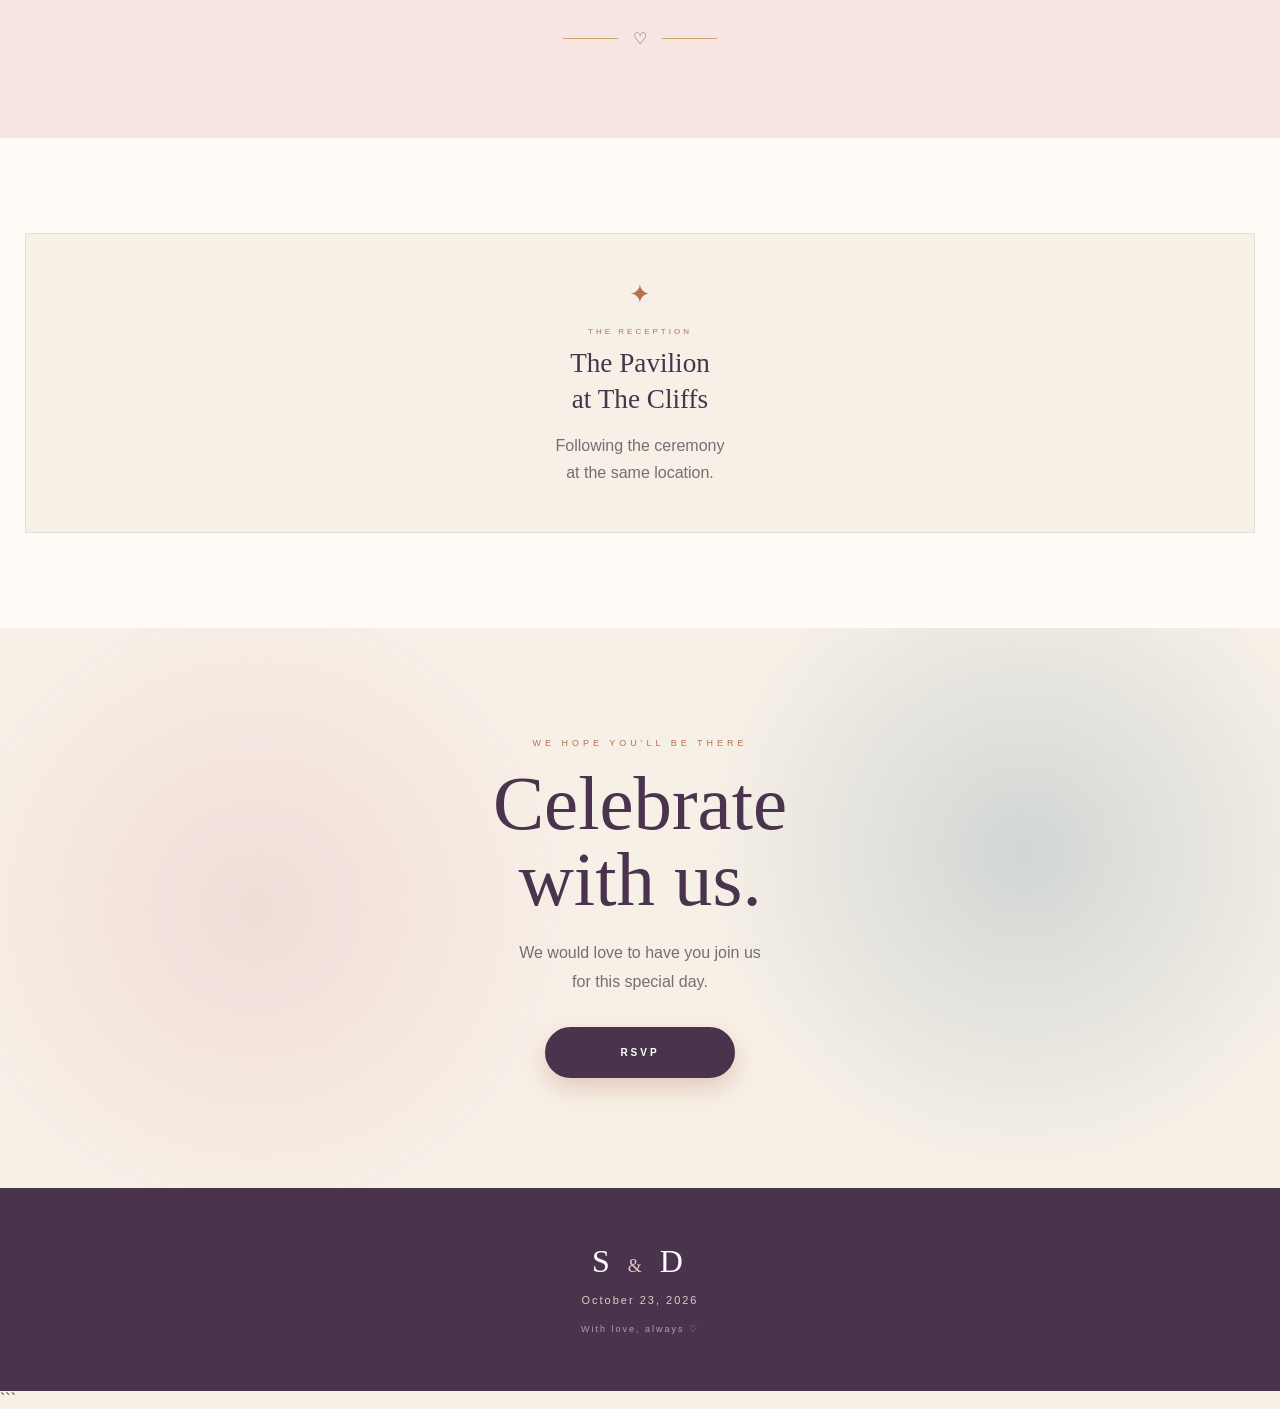
==== commit cf27ec4c: "Update wedding.html" ====
--- a/wedding.html
+++ b/wedding.html
@@ -190,31 +190,27 @@
 <!-- RECEPTION -->
 <section class="reception-section">
 
-    <div class="reception-flower">✿</div>
-
-    <p class="section-label">After the ceremony</p>
-
-    <h2>
-        The celebration<br>
-        continues.
-    </h2>
-
-    <p class="reception-text">
-        We're still putting the finishing touches
-        on our reception plans. More details will
-        be shared as they come together.
-    </p>
-
-    <div class="reception-divider">
-        <span></span>
+   <div class="wedding-detail-card">
+
+    <span class="detail-icon">
         ✦
-        <span></span>
-    </div>
-
-    <p class="reception-coming">
-        Reception details coming soon
-    </p>
-
+    </span>
+
+    <p class="card-label">
+        The Reception
+    </p>
+
+    <h3>
+        The Pavilion<br>
+        at The Cliffs
+    </h3>
+
+    <p>
+        Following the ceremony<br>
+        at the same location.
+    </p>
+
+</div>
 </section>
 
 
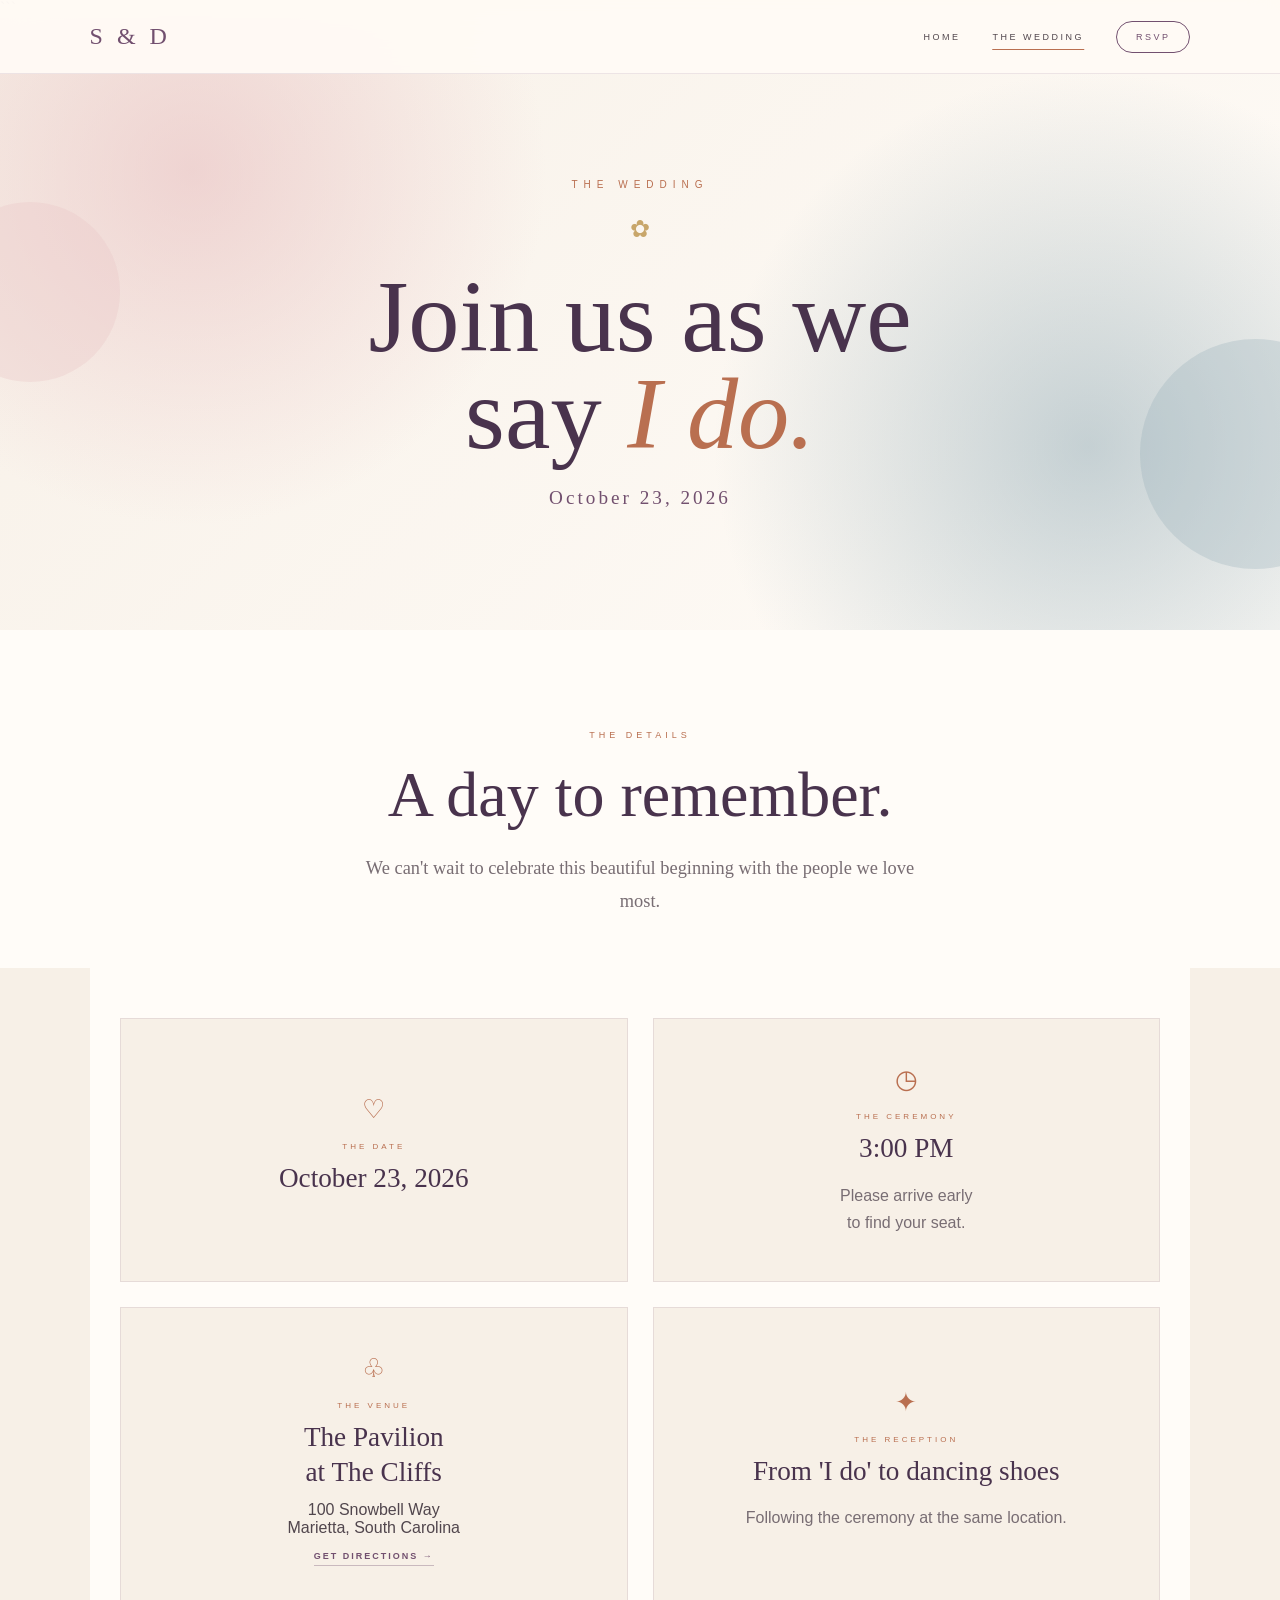
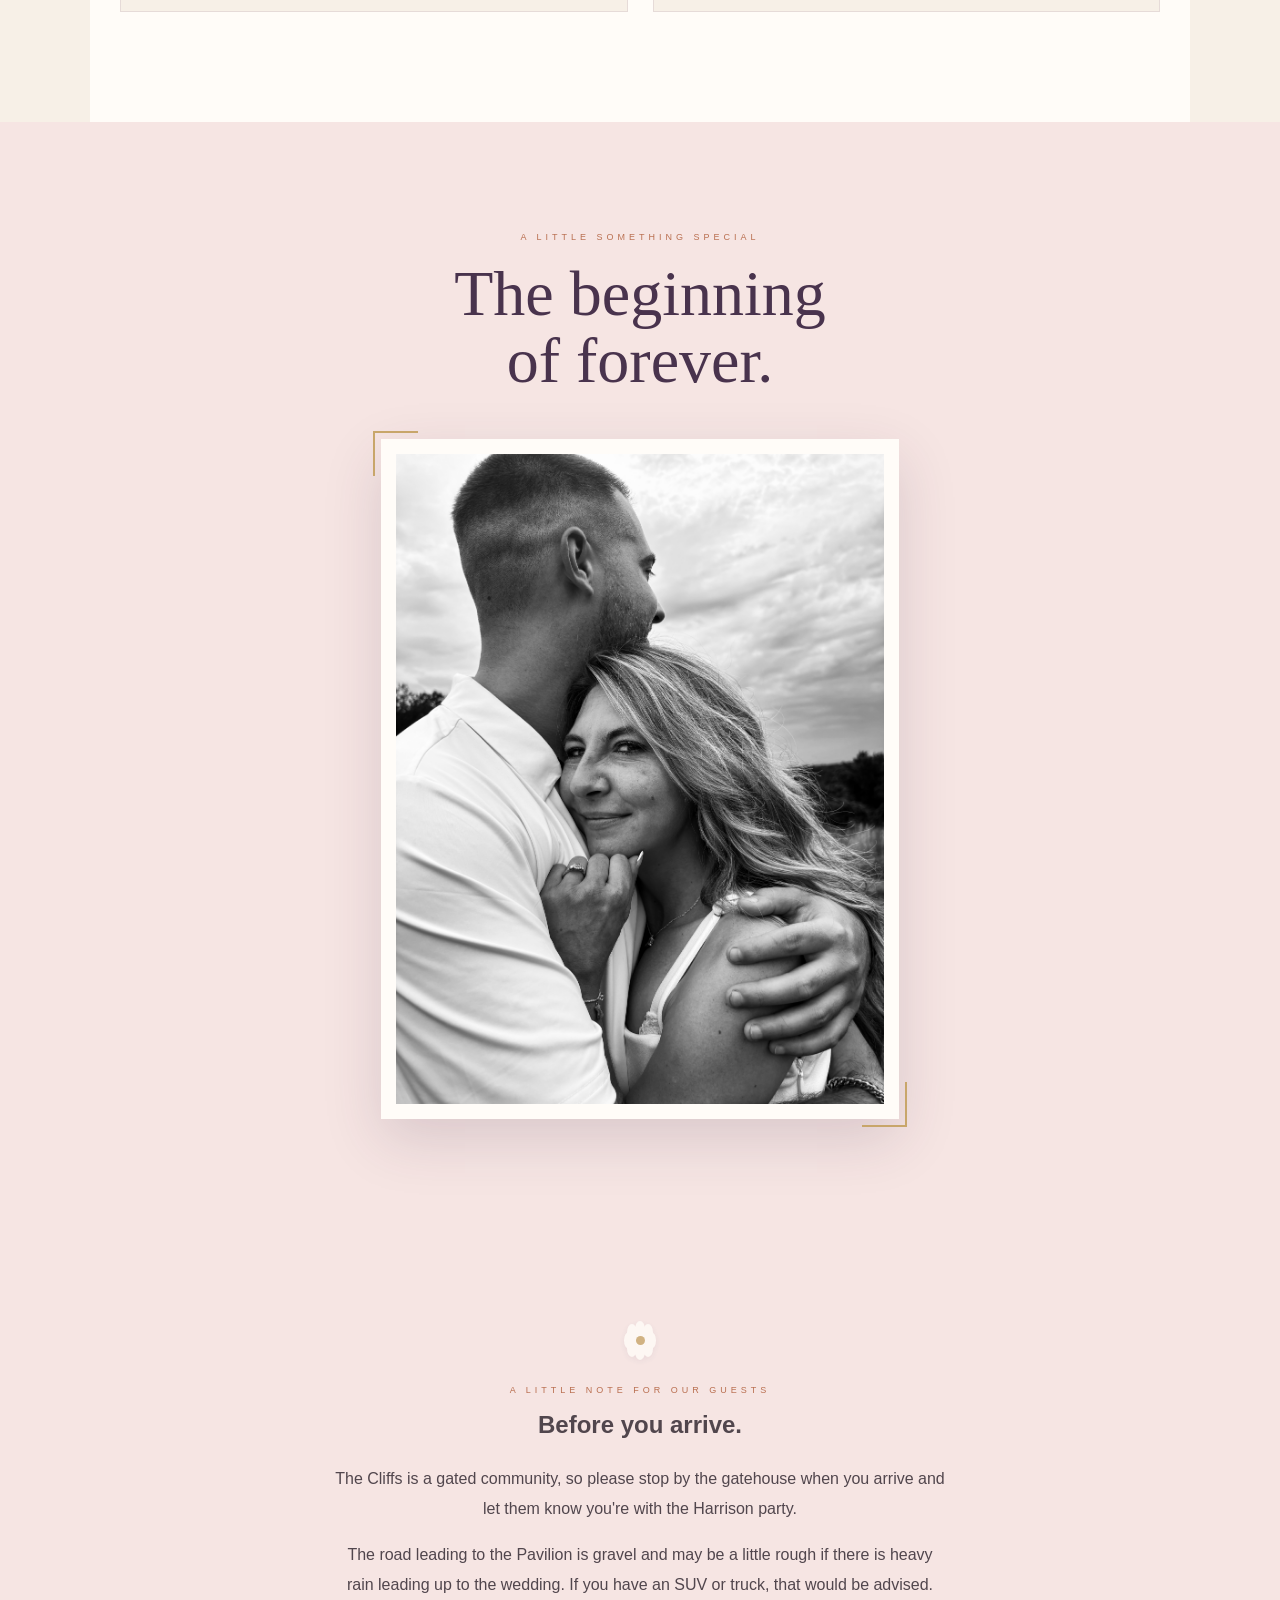
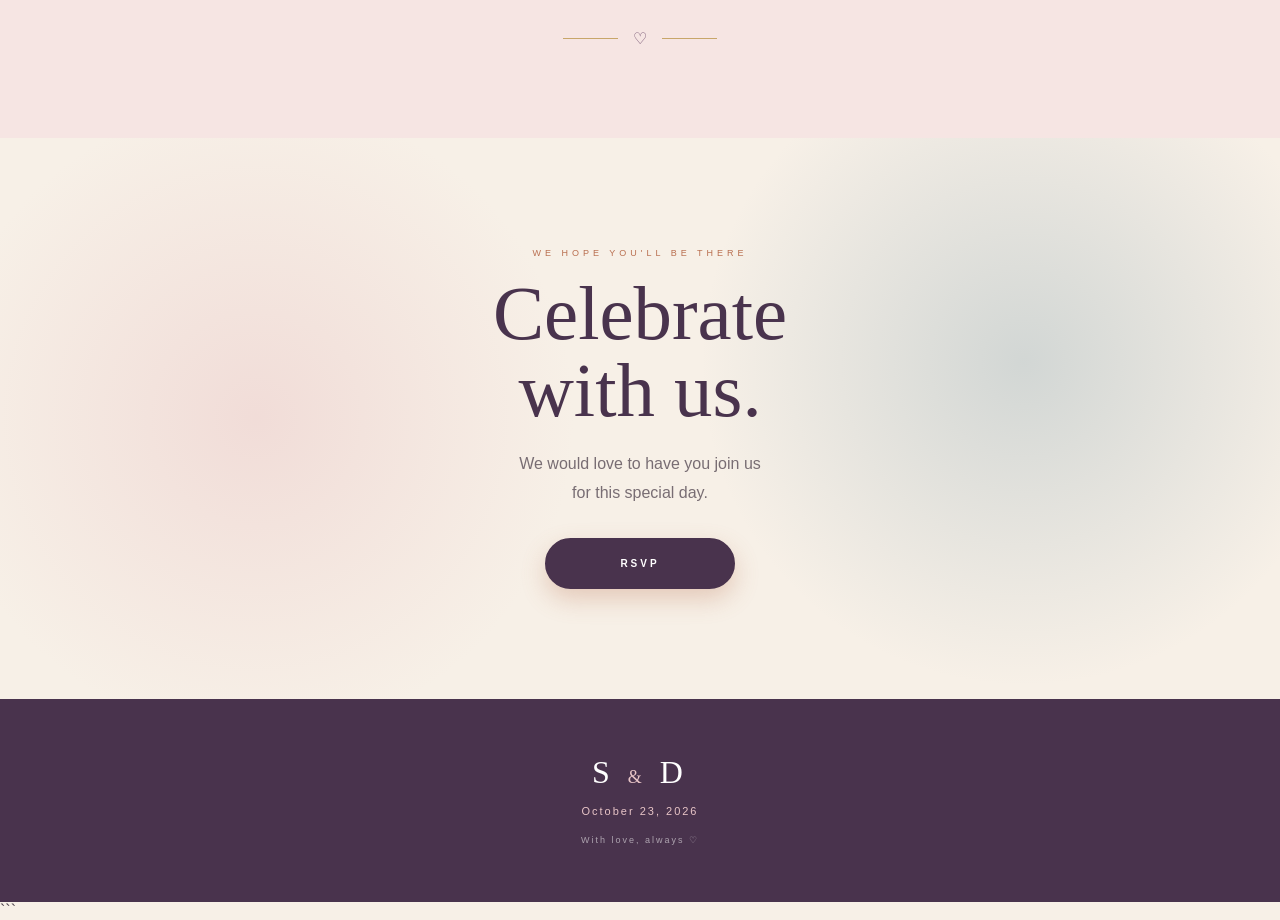
==== commit 6f419617: "Restore wedding.html content after removal" ====
--- a/wedding.html
+++ b/wedding.html
@@ -67,7 +67,6 @@
 
         <h3>October 23, 2026</h3>
 
-        <p>Friday</p>
     </div>
 
 
@@ -115,11 +114,11 @@
 
         <p class="card-label">The Reception</p>
 
-        <h3>Details Coming Soon</h3>
-
-        <p>
-            We're still putting the
-            finishing touches on our celebration.
+        <h3>From 'I do' to dancing shoes</h3>
+
+        <p>
+            Following the ceremony
+            at the same location.
         </p>
     </div>
 
@@ -186,34 +185,6 @@
 
 </section>
 
-
-<!-- RECEPTION -->
-<section class="reception-section">
-
-   <div class="wedding-detail-card">
-
-    <span class="detail-icon">
-        ✦
-    </span>
-
-    <p class="card-label">
-        The Reception
-    </p>
-
-    <h3>
-        The Pavilion<br>
-        at The Cliffs
-    </h3>
-
-    <p>
-        Following the ceremony<br>
-        at the same location.
-    </p>
-
-</div>
-</section>
-
-
 <!-- RSVP -->
 <section class="page-rsvp">
 
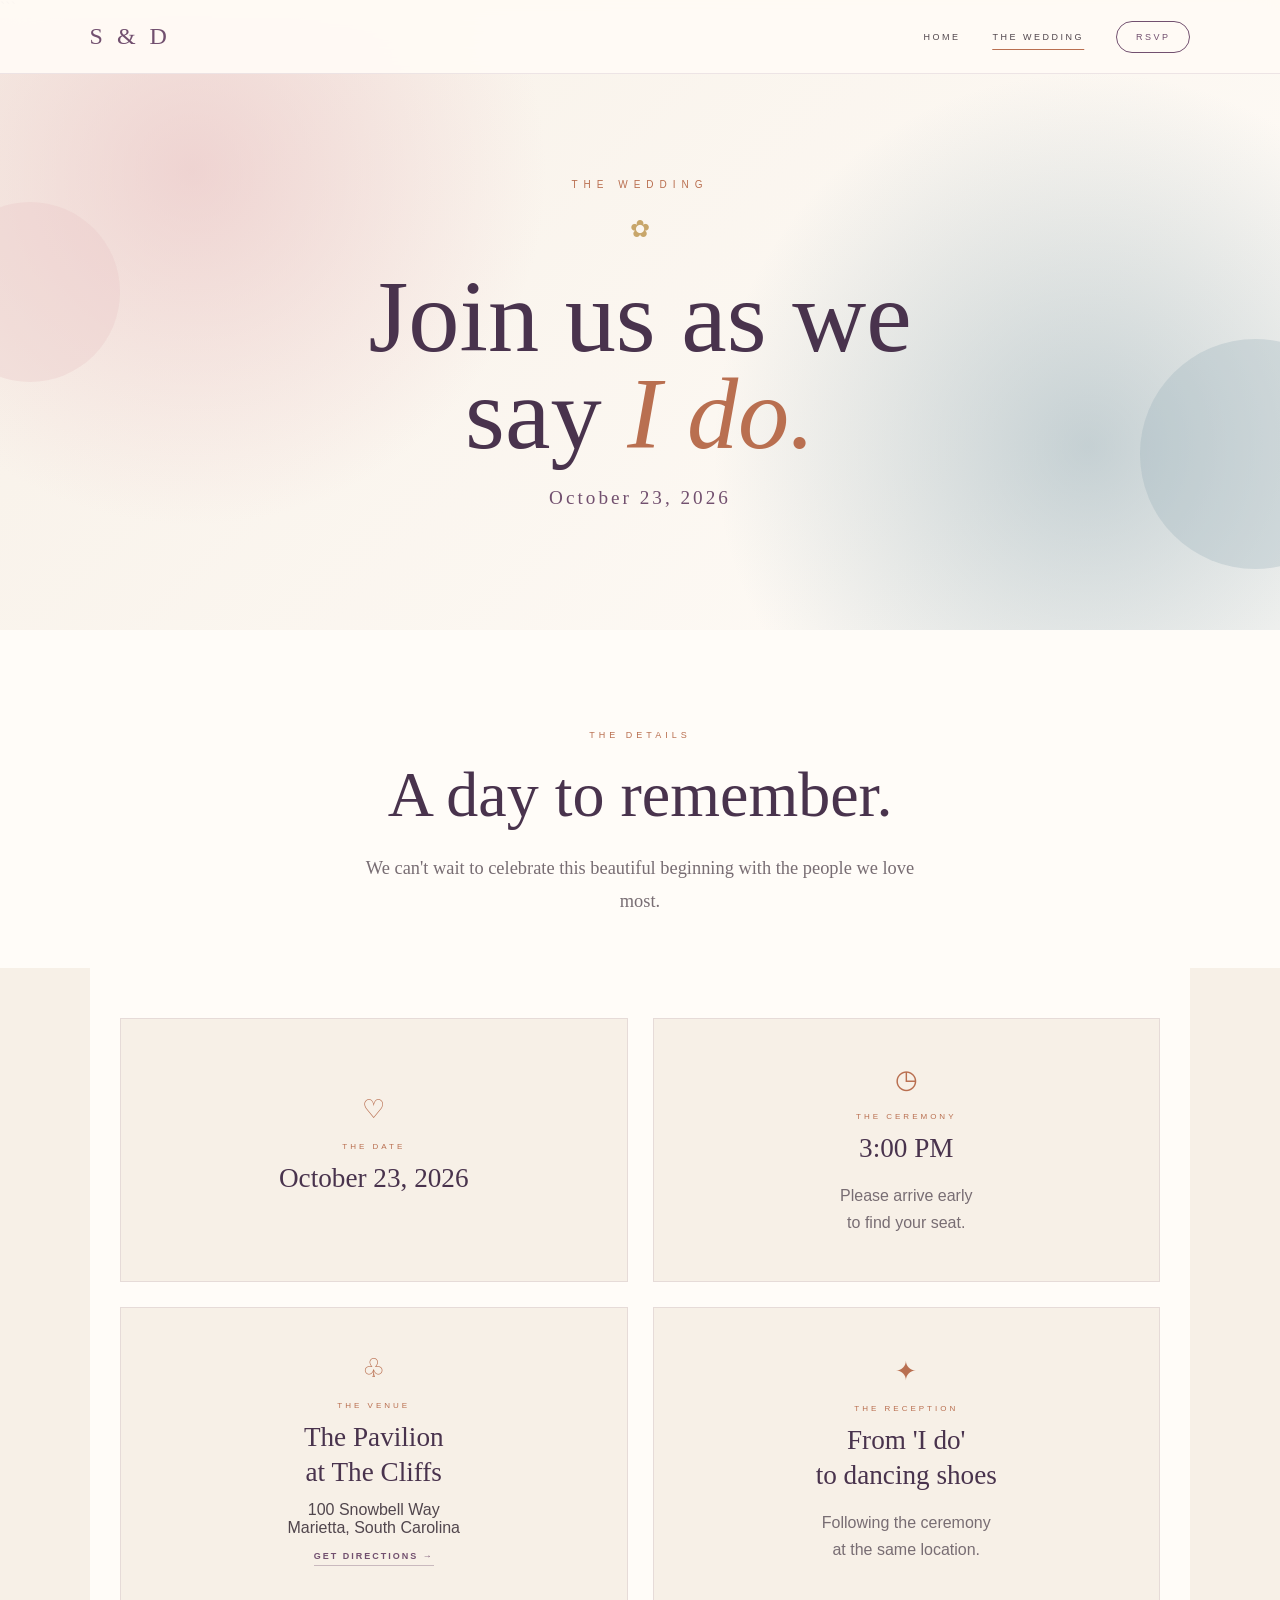
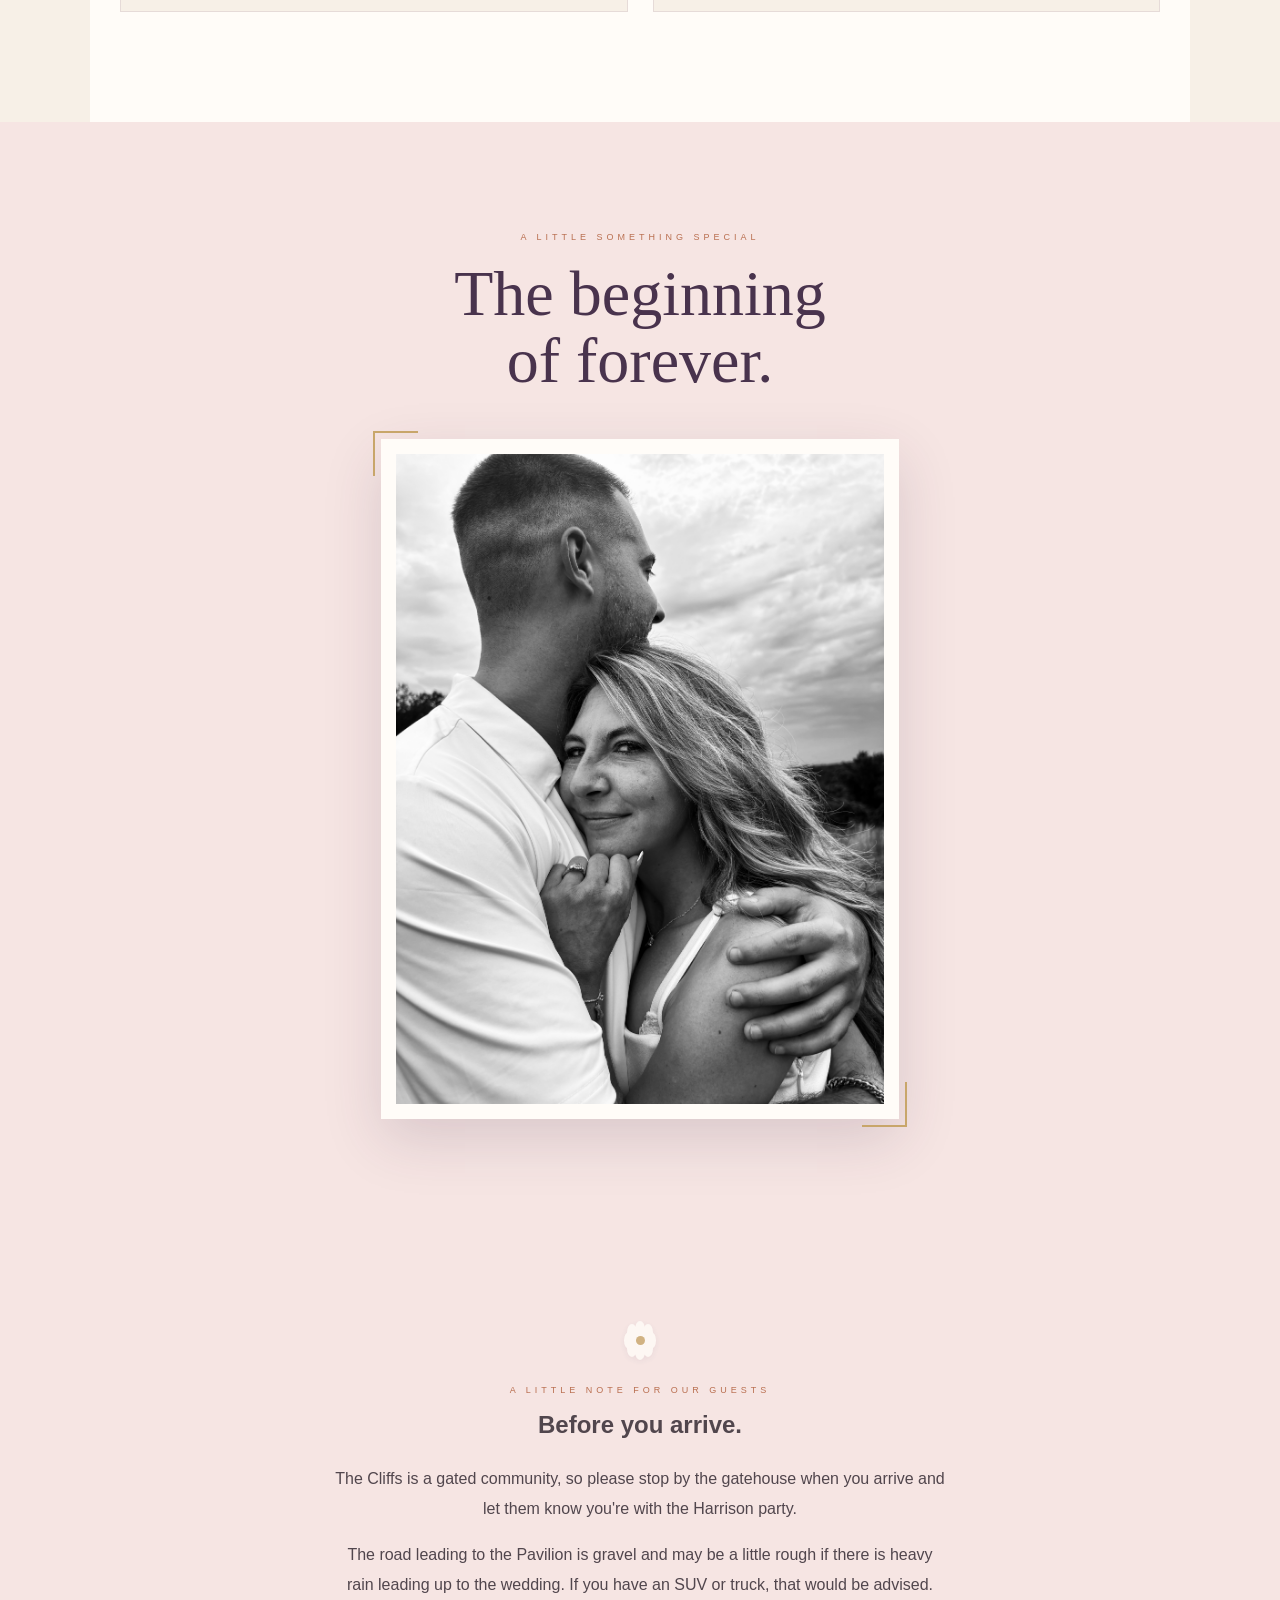
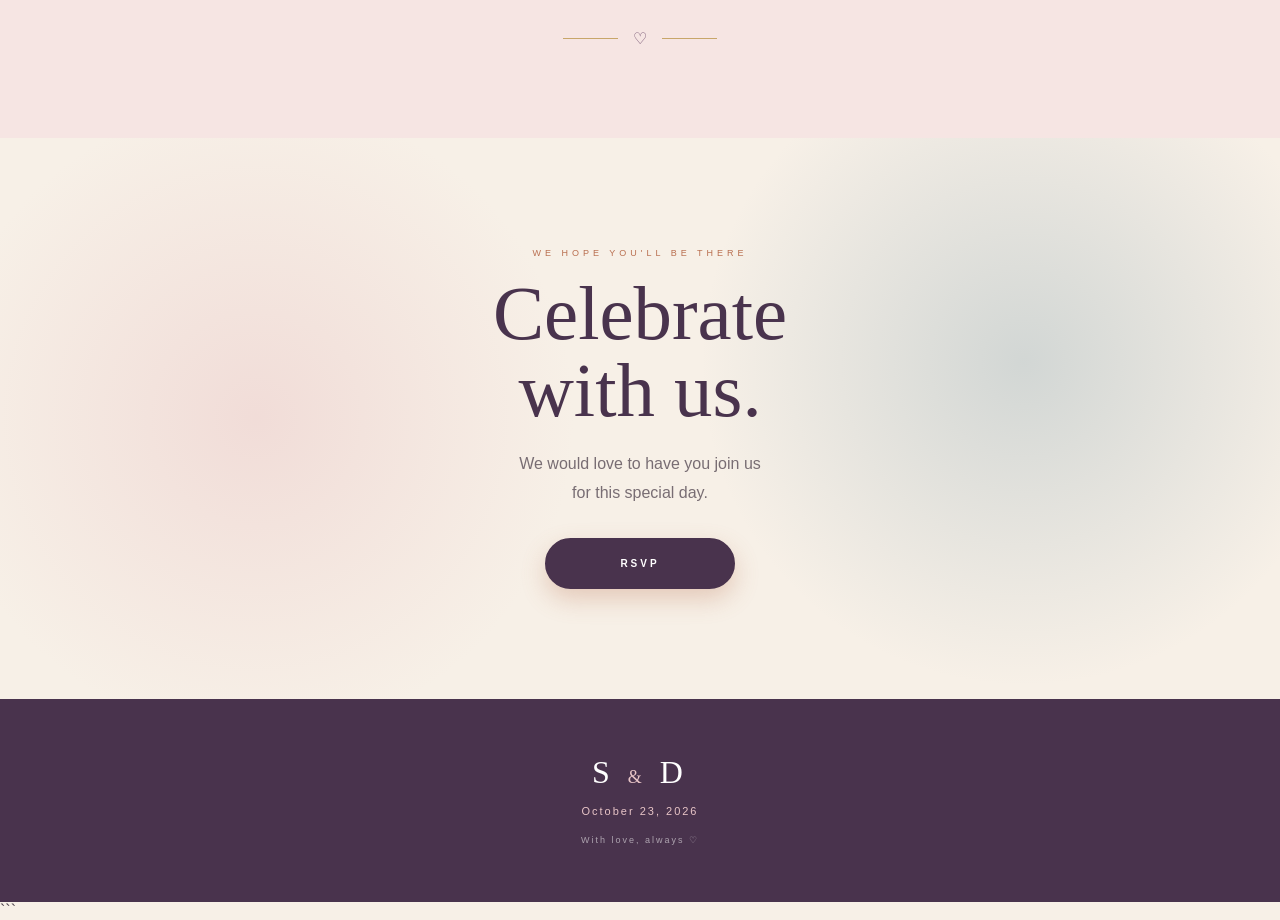
==== commit ba03d257: "Update wedding.html" ====
--- a/wedding.html
+++ b/wedding.html
@@ -114,10 +114,11 @@
 
         <p class="card-label">The Reception</p>
 
-        <h3>From 'I do' to dancing shoes</h3>
-
-        <p>
-            Following the ceremony
+        <h3>   From 'I do'<br>
+            to dancing shoes</h3>
+
+        <p>
+            Following the ceremony<br>
             at the same location.
         </p>
     </div>
